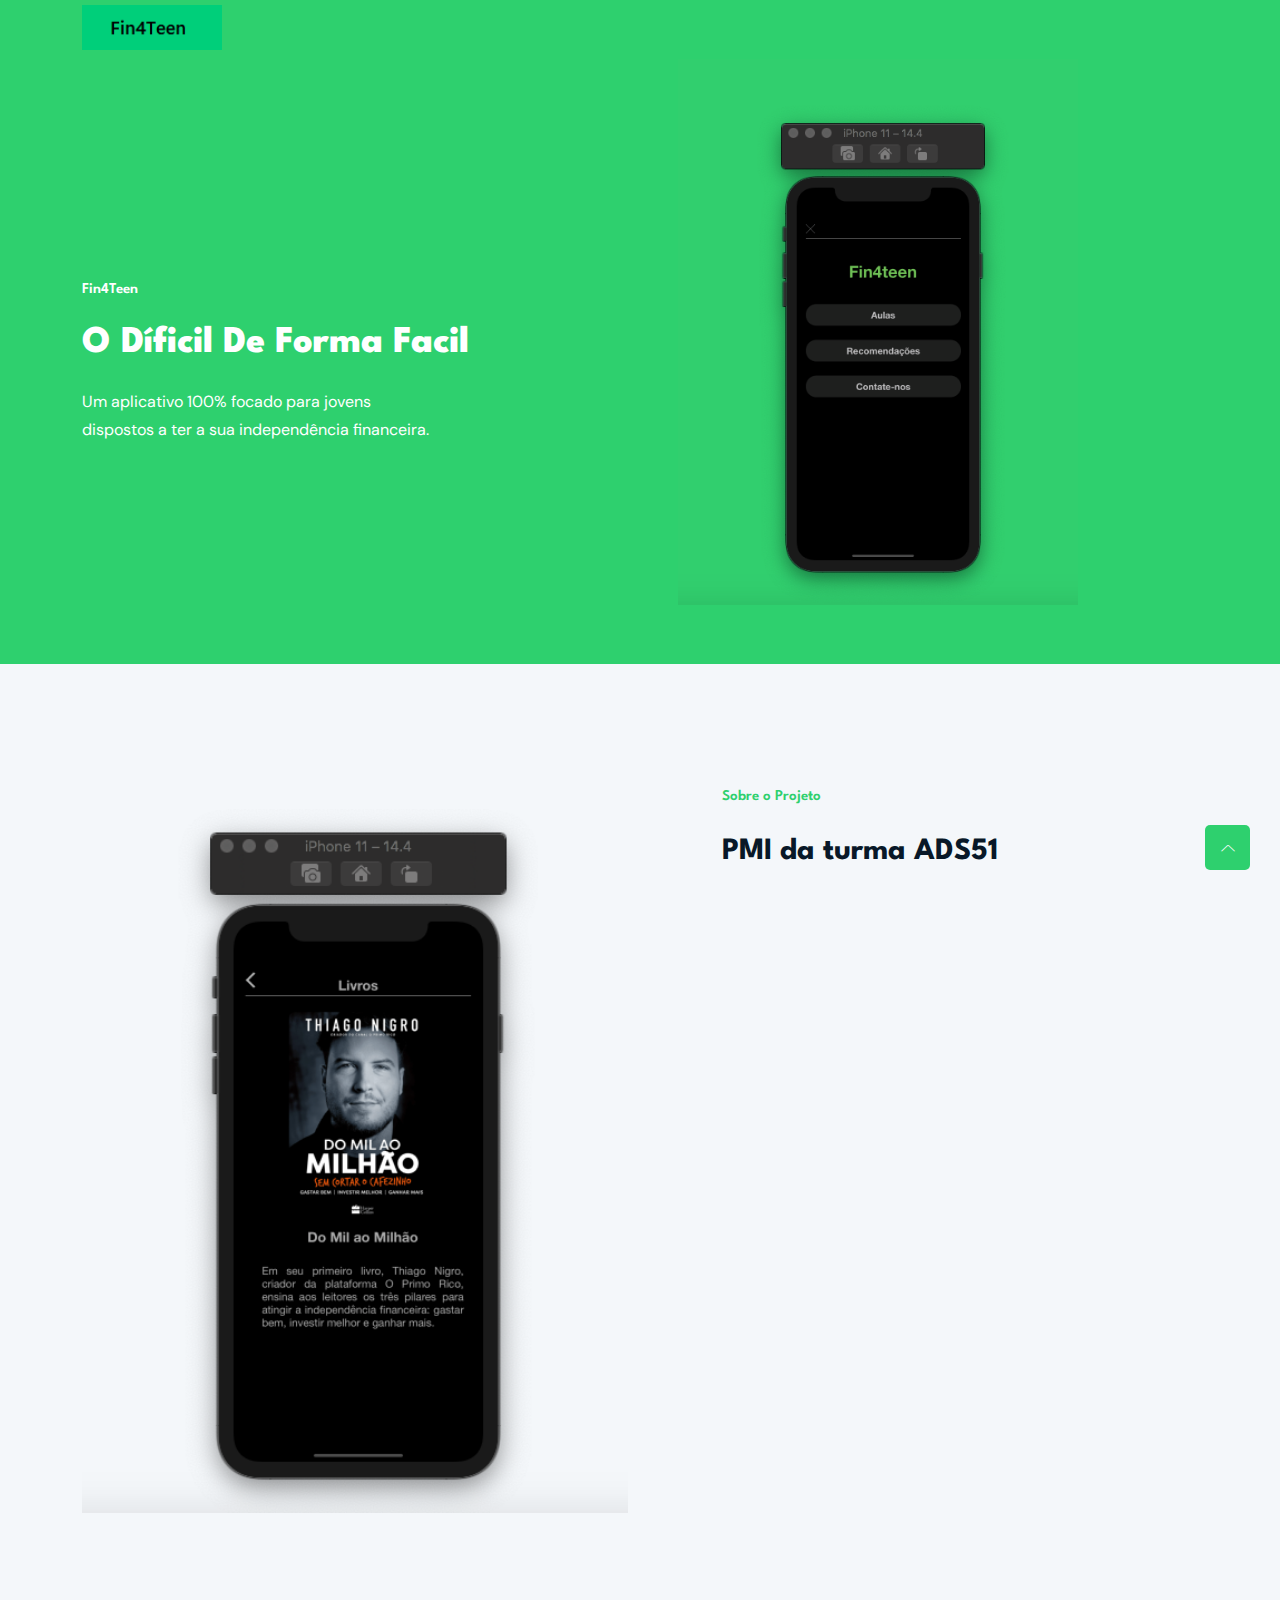
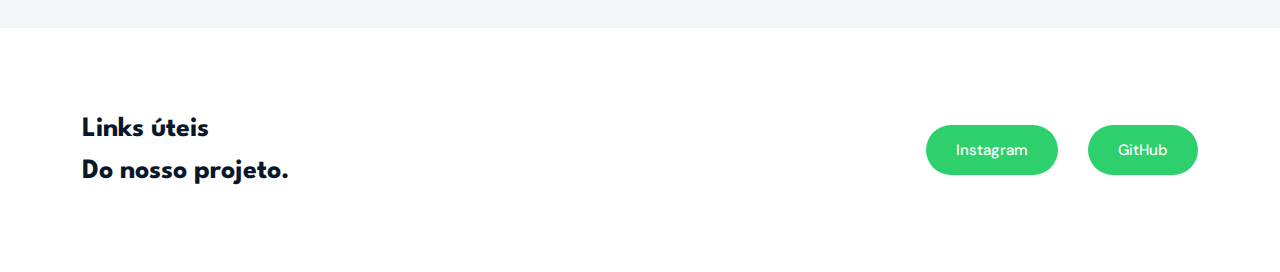
==== index.html @ dcac6fc7 "projeto final" ====
<!DOCTYPE html>
<html class="no-js" lang="zxx">

<head>
    <meta charset="utf-8" />
    <meta http-equiv="x-ua-compatible" content="ie=edge" />
    <title>Fin4teen</title>
    <meta name="description" content="" />
    <meta name="viewport" content="width=device-width, initial-scale=1" />
    <link rel="shortcut icon" type="image/x-icon" href="assets/images/hero/jovemmoney.png" />

    <!-- ========================= CSS here ========================= -->
    <link rel="stylesheet" href="assets/css/bootstrap.min.css" />
    <link rel="stylesheet" href="assets/css/LineIcons.3.0.css" />
    <link rel="stylesheet" href="assets/css/animate.css" />
    <link rel="stylesheet" href="assets/css/tiny-slider.css" />
    <link rel="stylesheet" href="assets/css/glightbox.min.css" />
    <link rel="stylesheet" href="assets/css/main.css" />

</head>

<body>
    <!--[if lte IE 9]>
      <p class="browserupgrade">
        You are using an <strong>outdated</strong> browser. Please
        <a href="https://browsehappy.com/">upgrade your browser</a> to improve
        your experience and security.
      </p>
    <![endif]-->

    <!-- Preloader -->
    <div class="preloader">
        <div class="preloader-inner">
            <div class="preloader-icon">
                <span></span>
                <span></span>
            </div>
        </div>
    </div>
    <!-- /End Preloader -->

    <!-- Start Header Area -->
    <header class="header navbar-area">
        <div class="container">
            <div class="row align-items-center">
                <div class="col-lg-12">
                    <div class="nav-inner">
                        <!-- Start Navbar -->
                        <nav class="navbar navbar-expand-lg">
                            <a class="navbar-brand" href="index.html">
                                <img src="assets/images/logo/logofin.png" alt="Logo">
                            </a>
                            <!-- <button class="navbar-toggler mobile-menu-btn" type="button" data-bs-toggle="collapse"
                                data-bs-target="#navbarSupportedContent" aria-controls="navbarSupportedContent"
                                aria-expanded="false" aria-label="Toggle navigation">
                                <span class="toggler-icon"></span>
                                <span class="toggler-icon"></span>
                                <span class="toggler-icon"></span>
                            </button>
                            <div class="collapse navbar-collapse sub-menu-bar" id="navbarSupportedContent">
                                <ul id="nav" class="navbar-nav ms-auto">
                                    <li class="nav-item">
                                        <a href="index.html" class="active" aria-label="Toggle navigation">Home</a>
                                    </li>
                                    <li class="nav-item">
                                        <a href="about-us.html" aria-label="Toggle navigation">About</a>
                                    </li>
                                    <li class="nav-item">
                                        <a class="dd-menu collapsed" href="javascript:void(0)" data-bs-toggle="collapse"
                                            data-bs-target="#submenu-1-1" aria-controls="navbarSupportedContent"
                                            aria-expanded="false" aria-label="Toggle navigation">Pages</a>
                                        <ul class="sub-menu collapse" id="submenu-1-1">
                                            <li class="nav-item"><a href="about-us.html">About Us</a></li>
                                            <li class="nav-item"><a href="pricing.html">Our Pricing</a></li>
                                            <li class="nav-item"><a href="signin.html">Sign In</a></li>
                                            <li class="nav-item"><a href="signup.html">Sign Up</a></li>
                                            <li class="nav-item"><a href="reset-password.html">Reset Password</a>
                                            <li class="nav-item"><a href="mail-success.html">Mail Success</a></li>
                                            <li class="nav-item"><a href="404.html">404 Error</a></li>
                                        </ul>
                                    </li>
                                    <li class="nav-item">
                                        <a class="dd-menu collapsed" href="javascript:void(0)" data-bs-toggle="collapse"
                                            data-bs-target="#submenu-1-2" aria-controls="navbarSupportedContent"
                                            aria-expanded="false" aria-label="Toggle navigation">Blog</a>
                                        <ul class="sub-menu collapse" id="submenu-1-2">
                                            <li class="nav-item"><a href="blog-grid.html">Blog Grid</a>
                                            </li>
                                            <li class="nav-item"><a href="blog-single.html">Blog Single</a></li>
                                        </ul>
                                    </li>
                                    <li class="nav-item">
                                        <a href="contact.html" aria-label="Toggle navigation">Contact</a>
                                    </li>
                                </ul>
                            </div> <!-- navbar collapse -->
                            <!-- <div class="button home-btn">
                                <a href="signup.html" class="btn">Try for free</a>
                            </div> -->
                        <!-- </nav> -->
                        <!-- End Navbar -->
                    </div>
                </div>
            </div> <!-- row -->
        </div> <!-- container -->
    </header>
    <!-- End Header Area -->

    <!-- Start Hero Area -->
    <section class="hero-area">
        <div class="container">
            <div class="row align-items-center">
                <div class="col-lg-5 col-md-12 col-12">
                    <div class="hero-content">
                        <h4>Fin4Teen</h4>
                        <h1>O díficil de forma facil</h1>
                        <p>Um aplicativo 100% focado para jovens<br>dispostos a ter a sua independência financeira.
                        </p>
                    </div>
                </div>
                <div class="col-lg-7 col-12">
                    <div class="hero-image wow fadeInRight" data-wow-delay=".4s">
                        <img class="main-image" src="assets/images/features/tela2.png" alt="#">
                    </div>
                </div>
            </div>
        </div>
    </section>
    <!-- End Hero Area -->

    <!-- Start Features Area -->
    <section class="freatures section">
        <div class="container">
            <div class="row align-items-center">
                <div class="col-lg-6 col-12">
                    <div class="image wow fadeInLeft" data-wow-delay=".3s">
                        <img src="assets/images/features/tela4.png" alt="#">
                    </div>
                </div>
                <div class="col-lg-6 col-12">
                    <div class="content">
                        <h3 class="heading wow fadeInUp" data-wow-delay=".5s"><span>Sobre o Projeto</span>PMI da turma ADS51</h3>
                        <!-- Start Single Feature -->
                        <div class="single-feature wow fadeInUp" data-wow-delay=".6s">
                            <div class="f-icon">
                                <i class="lni lni-pencil-alt"></i>
                            </div>
                            <h4>Ideia</h4>
                            <p>Um aplicativo que agrupa os melhores conteúdos financeiros,
                                sendo eles, videoaulas, recomendações de livros, filmes e séries.
                            </p>
                        </div>
                        <!-- End Single Feature -->
                        <!-- Start Single Feature -->
                        <div class="single-feature wow fadeInUp" data-wow-delay=".7s">
                            <div class="f-icon">
                                <i class="lni lni-drupal-original"></i>
                            </div>
                            <h4>Público alvo</h4>
                            <p>Nosso projeto é para todos que buscam
                                conhecimento sobre finanças em geral, 
                                porem focado em crianças e adolescentes.</p>
                        </div>
                        <!-- End Single Feature -->
                        <!-- Start Single Feature -->
                        <div class="single-feature wow fadeInUp" data-wow-delay="0.8s">
                            <div class="f-icon">
                                <i class="lni lni-vector"></i>
                            </div>
                            <h4>Proposta de valor</h4>
                            <p>Um Aplicativo para uma
                                excelente Educação
                                Financeira.
                                Com o Fin4teen aprenda por meio de vídeos, livros, 
                                filmes e séries.
                                Utilizando a nossa biblioteca você ira aprender do básico, tudo
                                sobre dinheiro, finanças e mercado financeiro.
                                Com foco em Adolescentes de 12 à 18anos.
                                Disponível inicialmente apenas para iOS.</p>
                        </div>
                        <!-- End Single Feature -->
                    </div>
                </div>
            </div>
        </div>
    </section>
    <!-- End Features Area -->

    <!-- Start Call Action Area -->
    <section class="call-action">
        <div class="container">
            <div class="inner-content">
                <div class="row align-items-center">
                    <div class="col-lg-6 col-md-7 col-12">
                        <div class="text">
                            <h2>Links úteis<br> Do nosso projeto.
                            </h2>
                            <!-- <p style="display: block;margin-top: 10px;">Please, purchase full version of the template to
                                get all pages,
                                features and commercial license. </p> -->
                        </div>
                    </div>
                    <div class="col-lg-6 col-md-5 col-12">
                        <div class="button">
                            <a href="https://github.com/leojportes/Fin4teenApp/" class="btn">GitHub
                            </a>
                        </div>
                        <div class="button" style="padding-right: 30px">
                            <a href="https://www.instagram.com/fin4teenapp/" class="btn">Instagram
                            </a>
                        </div>
                    </div>
                </div>
            </div>
        </div>
    </section>
    <!-- End Call Action Area -->


    <!-- ========================= scroll-top ========================= -->
    <a href="#" class="scroll-top">
        <i class="lni lni-chevron-up"></i>
    </a>

    <!-- ========================= JS here ========================= -->
    <script src="assets/js/bootstrap.min.js"></script>
    <script src="assets/js/wow.min.js"></script>
    <script src="assets/js/tiny-slider.js"></script>
    <script src="assets/js/glightbox.min.js"></script>
    <script src="assets/js/count-up.min.js"></script>
    <script src="assets/js/main.js"></script>
    <script>

        //========= testimonial 
        tns({
            container: '.testimonial-slider',
            items: 3,
            slideBy: 'page',
            autoplay: false,
            mouseDrag: true,
            gutter: 0,
            nav: true,
            controls: false,
            responsive: {
                0: {
                    items: 1,
                },
                540: {
                    items: 1,
                },
                768: {
                    items: 2,
                },
                992: {
                    items: 2,
                },
                1170: {
                    items: 3,
                }
            }
        });

        //====== counter up 
        var cu = new counterUp({
            start: 0,
            duration: 2000,
            intvalues: true,
            interval: 100,
            append: " ",
        });
        cu.start();

        //========= glightbox
        GLightbox({
            'href': 'https://www.youtube.com/watch?v=r44RKWyfcFw&fbclid=IwAR21beSJORalzmzokxDRcGfkZA1AtRTE__l5N4r09HcGS5Y6vOluyouM9EM',
            'type': 'video',
            'source': 'youtube', //vimeo, youtube or local
            'width': 900,
            'autoplayVideos': true,
        });

    </script>
</body>

</html>
---- assets/css/tiny-slider.css ----
.tns-outer{padding:0!important}.tns-outer [hidden]{display:none!important}.tns-outer [aria-controls],.tns-outer [data-action]{cursor:pointer}.tns-slider{-webkit-transition:all 0s;-moz-transition:all 0s;transition:all 0s}.tns-slider>.tns-item{-webkit-box-sizing:border-box;-moz-box-sizing:border-box;box-sizing:border-box}.tns-horizontal.tns-subpixel{white-space:nowrap}.tns-horizontal.tns-subpixel>.tns-item{display:inline-block;vertical-align:top;white-space:normal}.tns-horizontal.tns-no-subpixel:after{content:'';display:table;clear:both}.tns-horizontal.tns-no-subpixel>.tns-item{float:left}.tns-horizontal.tns-carousel.tns-no-subpixel>.tns-item{margin-right:-100%}.tns-no-calc{position:relative;left:0}.tns-gallery{position:relative;left:0;min-height:1px}.tns-gallery>.tns-item{position:absolute;left:-100%;-webkit-transition:transform 0s,opacity 0s;-moz-transition:transform 0s,opacity 0s;transition:transform 0s,opacity 0s}.tns-gallery>.tns-slide-active{position:relative;left:auto!important}.tns-gallery>.tns-moving{-webkit-transition:all .25s;-moz-transition:all .25s;transition:all .25s}.tns-autowidth{display:inline-block}.tns-lazy-img{-webkit-transition:opacity .6s;-moz-transition:opacity .6s;transition:opacity .6s;opacity:.6}.tns-lazy-img.tns-complete{opacity:1}.tns-ah{-webkit-transition:height 0s;-moz-transition:height 0s;transition:height 0s}.tns-ovh{overflow:hidden}.tns-visually-hidden{position:absolute;left:-10000em}.tns-transparent{opacity:0;visibility:hidden}.tns-fadeIn{opacity:1;filter:alpha(opacity=100);z-index:0}.tns-normal,.tns-fadeOut{opacity:0;filter:alpha(opacity=0);z-index:-1}.tns-vpfix{white-space:nowrap}.tns-vpfix>div,.tns-vpfix>li{display:inline-block}.tns-t-subp2{margin:0 auto;width:310px;position:relative;height:10px;overflow:hidden}.tns-t-ct{width:2333.3333333%;width:-webkit-calc(100% * 70/3);width:-moz-calc(100% * 70/3);width:calc(100% * 70/3);position:absolute;right:0}.tns-t-ct:after{content:'';display:table;clear:both}.tns-t-ct>div{width:1.4285714%;width:-webkit-calc(100%/70);width:-moz-calc(100%/70);width:calc(100%/70);height:10px;float:left}
---- assets/css/main.css ----
/*======================================
    Variables
========================================*/
/*======================================
    Normalize CSS
========================================*/
@import url("https://fonts.googleapis.com/css2?family=Spartan:wght@100;200;300;400;500;600;700;800;900&display=swap");
@import url("https://fonts.googleapis.com/css2?family=DM+Sans:ital,wght@0,400;0,500;0,700;1,400;1,500;1,700&display=swap");
html {
  scroll-behavior: smooth;
}

body {
  font-family: "DM Sans", sans-serif;
  font-weight: normal;
  font-style: normal;
  color: #727272;
  overflow-x: hidden;
  font-size: 15px;
}

p {
  margin: 0;
  padding: 0;
  font-size: 16px;
  line-height: 28px;
}

* {
  margin: 0;
  padding: 0;
}

.navbar-toggler:focus,
a:focus,
input:focus,
textarea:focus,
button:focus,
.btn:focus,
.btn.focus,
.btn:not(:disabled):not(.disabled).active,
.btn:not(:disabled):not(.disabled):active {
  text-decoration: none;
  outline: none;
  outline: none !important;
  border-color: none !important;
  -webkit-box-shadow: none !important;
          box-shadow: none !important;
}

.form-check-input:checked {
  background-color: #2ed06e;
  border-color: #2ed06e;
}

select {
  -webkit-writing-mode: horizontal-tb !important;
  text-rendering: auto;
  color: #081828;
  letter-spacing: normal;
  word-spacing: normal;
  text-transform: none;
  text-indent: 0px;
  text-shadow: none;
  display: inline-block;
  text-align: start;
  -webkit-appearance: menulist;
     -moz-appearance: menulist;
          appearance: menulist;
  -webkit-box-sizing: border-box;
          box-sizing: border-box;
  -webkit-box-align: center;
      -ms-flex-align: center;
          align-items: center;
  white-space: pre;
  -webkit-rtl-ordering: logical;
  background-color: -internal-light-dark(white, #3b3b3b);
  cursor: default;
  margin: 0em;
  font: 400 14px;
  border-radius: 0px;
  border-width: 1px;
  border-style: solid;
  border-color: -internal-light-dark(#767676, #858585);
  -o-border-image: initial;
     border-image: initial;
}

span,
a {
  display: inline-block;
  text-decoration: none;
  transition: all 0.4s ease;
  -webkit-transition: all 0.4s ease;
  -moz-transition: all 0.4s ease;
}

audio,
canvas,
iframe,
img,
svg,
video {
  vertical-align: middle;
}

img {
  max-width: 100%;
}

h1,
h2,
h3,
h4,
h5,
h6 {
  font-weight: 600;
  margin: 0px;
  color: #081828;
  font-family: 'Spartan', sans-serif;
}

h1 a,
h2 a,
h3 a,
h4 a,
h5 a,
h6 a {
  color: inherit;
}

h1 {
  font-size: 50px;
}

h2 {
  font-size: 40px;
}

h3 {
  font-size: 30px;
}

h4 {
  font-size: 25px;
}

h5 {
  font-size: 20px;
}

h6 {
  font-size: 16px;
}

ul,
ol {
  margin: 0px;
  padding: 0px;
  list-style-type: none;
}

.mt-5 {
  margin-top: 5px;
}

.mt-10 {
  margin-top: 10px;
}

.mt-15 {
  margin-top: 15px;
}

.mt-20 {
  margin-top: 20px;
}

.mt-25 {
  margin-top: 25px;
}

.mt-30 {
  margin-top: 30px;
}

.mt-35 {
  margin-top: 35px;
}

.mt-40 {
  margin-top: 40px;
}

.mt-45 {
  margin-top: 45px;
}

.mt-50 {
  margin-top: 50px;
}

.mt-55 {
  margin-top: 55px;
}

.mt-60 {
  margin-top: 60px;
}

.mt-65 {
  margin-top: 65px;
}

.mt-70 {
  margin-top: 70px;
}

.mt-75 {
  margin-top: 75px;
}

.mt-80 {
  margin-top: 80px;
}

.mt-85 {
  margin-top: 85px;
}

.mt-90 {
  margin-top: 90px;
}

.mt-95 {
  margin-top: 95px;
}

.mt-100 {
  margin-top: 100px;
}

.mt-105 {
  margin-top: 105px;
}

.mt-110 {
  margin-top: 110px;
}

.mt-115 {
  margin-top: 115px;
}

.mt-120 {
  margin-top: 120px;
}

.mt-125 {
  margin-top: 125px;
}

.mt-130 {
  margin-top: 130px;
}

.mt-135 {
  margin-top: 135px;
}

.mt-140 {
  margin-top: 140px;
}

.mt-145 {
  margin-top: 145px;
}

.mt-150 {
  margin-top: 150px;
}

.mt-155 {
  margin-top: 155px;
}

.mt-160 {
  margin-top: 160px;
}

.mt-165 {
  margin-top: 165px;
}

.mt-170 {
  margin-top: 170px;
}

.mt-175 {
  margin-top: 175px;
}

.mt-180 {
  margin-top: 180px;
}

.mt-185 {
  margin-top: 185px;
}

.mt-190 {
  margin-top: 190px;
}

.mt-195 {
  margin-top: 195px;
}

.mt-200 {
  margin-top: 200px;
}

.mt-205 {
  margin-top: 205px;
}

.mt-210 {
  margin-top: 210px;
}

.mt-215 {
  margin-top: 215px;
}

.mt-220 {
  margin-top: 220px;
}

.mt-225 {
  margin-top: 225px;
}

.mb-5 {
  margin-bottom: 5px;
}

.mb-10 {
  margin-bottom: 10px;
}

.mb-15 {
  margin-bottom: 15px;
}

.mb-20 {
  margin-bottom: 20px;
}

.mb-25 {
  margin-bottom: 25px;
}

.mb-30 {
  margin-bottom: 30px;
}

.mb-35 {
  margin-bottom: 35px;
}

.mb-40 {
  margin-bottom: 40px;
}

.mb-45 {
  margin-bottom: 45px;
}

.mb-50 {
  margin-bottom: 50px;
}

.mb-55 {
  margin-bottom: 55px;
}

.mb-60 {
  margin-bottom: 60px;
}

.mb-65 {
  margin-bottom: 65px;
}

.mb-70 {
  margin-bottom: 70px;
}

.mb-75 {
  margin-bottom: 75px;
}

.mb-80 {
  margin-bottom: 80px;
}

.mb-85 {
  margin-bottom: 85px;
}

.mb-90 {
  margin-bottom: 90px;
}

.mb-95 {
  margin-bottom: 95px;
}

.mb-100 {
  margin-bottom: 100px;
}

.mb-105 {
  margin-bottom: 105px;
}

.mb-110 {
  margin-bottom: 110px;
}

.mb-115 {
  margin-bottom: 115px;
}

.mb-120 {
  margin-bottom: 120px;
}

.mb-125 {
  margin-bottom: 125px;
}

.mb-130 {
  margin-bottom: 130px;
}

.mb-135 {
  margin-bottom: 135px;
}

.mb-140 {
  margin-bottom: 140px;
}

.mb-145 {
  margin-bottom: 145px;
}

.mb-150 {
  margin-bottom: 150px;
}

.mb-155 {
  margin-bottom: 155px;
}

.mb-160 {
  margin-bottom: 160px;
}

.mb-165 {
  margin-bottom: 165px;
}

.mb-170 {
  margin-bottom: 170px;
}

.mb-175 {
  margin-bottom: 175px;
}

.mb-180 {
  margin-bottom: 180px;
}

.mb-185 {
  margin-bottom: 185px;
}

.mb-190 {
  margin-bottom: 190px;
}

.mb-195 {
  margin-bottom: 195px;
}

.mb-200 {
  margin-bottom: 200px;
}

.mb-205 {
  margin-bottom: 205px;
}

.mb-210 {
  margin-bottom: 210px;
}

.mb-215 {
  margin-bottom: 215px;
}

.mb-220 {
  margin-bottom: 220px;
}

.mb-225 {
  margin-bottom: 225px;
}

.pt-5 {
  padding-top: 5px;
}

.pt-10 {
  padding-top: 10px;
}

.pt-15 {
  padding-top: 15px;
}

.pt-20 {
  padding-top: 20px;
}

.pt-25 {
  padding-top: 25px;
}

.pt-30 {
  padding-top: 30px;
}

.pt-35 {
  padding-top: 35px;
}

.pt-40 {
  padding-top: 40px;
}

.pt-45 {
  padding-top: 45px;
}

.pt-50 {
  padding-top: 50px;
}

.pt-55 {
  padding-top: 55px;
}

.pt-60 {
  padding-top: 60px;
}

.pt-65 {
  padding-top: 65px;
}

.pt-70 {
  padding-top: 70px;
}

.pt-75 {
  padding-top: 75px;
}

.pt-80 {
  padding-top: 80px;
}

.pt-85 {
  padding-top: 85px;
}

.pt-90 {
  padding-top: 90px;
}

.pt-95 {
  padding-top: 95px;
}

.pt-100 {
  padding-top: 100px;
}

.pt-105 {
  padding-top: 105px;
}

.pt-110 {
  padding-top: 110px;
}

.pt-115 {
  padding-top: 115px;
}

.pt-120 {
  padding-top: 120px;
}

.pt-125 {
  padding-top: 125px;
}

.pt-130 {
  padding-top: 130px;
}

.pt-135 {
  padding-top: 135px;
}

.pt-140 {
  padding-top: 140px;
}

.pt-145 {
  padding-top: 145px;
}

.pt-150 {
  padding-top: 150px;
}

.pt-155 {
  padding-top: 155px;
}

.pt-160 {
  padding-top: 160px;
}

.pt-165 {
  padding-top: 165px;
}

.pt-170 {
  padding-top: 170px;
}

.pt-175 {
  padding-top: 175px;
}

.pt-180 {
  padding-top: 180px;
}

.pt-185 {
  padding-top: 185px;
}

.pt-190 {
  padding-top: 190px;
}

.pt-195 {
  padding-top: 195px;
}

.pt-200 {
  padding-top: 200px;
}

.pt-205 {
  padding-top: 205px;
}

.pt-210 {
  padding-top: 210px;
}

.pt-215 {
  padding-top: 215px;
}

.pt-220 {
  padding-top: 220px;
}

.pt-225 {
  padding-top: 225px;
}

.pb-5 {
  padding-bottom: 5px;
}

.pb-10 {
  padding-bottom: 10px;
}

.pb-15 {
  padding-bottom: 15px;
}

.pb-20 {
  padding-bottom: 20px;
}

.pb-25 {
  padding-bottom: 25px;
}

.pb-30 {
  padding-bottom: 30px;
}

.pb-35 {
  padding-bottom: 35px;
}

.pb-40 {
  padding-bottom: 40px;
}

.pb-45 {
  padding-bottom: 45px;
}

.pb-50 {
  padding-bottom: 50px;
}

.pb-55 {
  padding-bottom: 55px;
}

.pb-60 {
  padding-bottom: 60px;
}

.pb-65 {
  padding-bottom: 65px;
}

.pb-70 {
  padding-bottom: 70px;
}

.pb-75 {
  padding-bottom: 75px;
}

.pb-80 {
  padding-bottom: 80px;
}

.pb-85 {
  padding-bottom: 85px;
}

.pb-90 {
  padding-bottom: 90px;
}

.pb-95 {
  padding-bottom: 95px;
}

.pb-100 {
  padding-bottom: 100px;
}

.pb-105 {
  padding-bottom: 105px;
}

.pb-110 {
  padding-bottom: 110px;
}

.pb-115 {
  padding-bottom: 115px;
}

.pb-120 {
  padding-bottom: 120px;
}

.pb-125 {
  padding-bottom: 125px;
}

.pb-130 {
  padding-bottom: 130px;
}

.pb-135 {
  padding-bottom: 135px;
}

.pb-140 {
  padding-bottom: 140px;
}

.pb-145 {
  padding-bottom: 145px;
}

.pb-150 {
  padding-bottom: 150px;
}

.pb-155 {
  padding-bottom: 155px;
}

.pb-160 {
  padding-bottom: 160px;
}

.pb-165 {
  padding-bottom: 165px;
}

.pb-170 {
  padding-bottom: 170px;
}

.pb-175 {
  padding-bottom: 175px;
}

.pb-180 {
  padding-bottom: 180px;
}

.pb-185 {
  padding-bottom: 185px;
}

.pb-190 {
  padding-bottom: 190px;
}

.pb-195 {
  padding-bottom: 195px;
}

.pb-200 {
  padding-bottom: 200px;
}

.pb-205 {
  padding-bottom: 205px;
}

.pb-210 {
  padding-bottom: 210px;
}

.pb-215 {
  padding-bottom: 215px;
}

.pb-220 {
  padding-bottom: 220px;
}

.pb-225 {
  padding-bottom: 225px;
}

.img-bg {
  background-position: center center;
  background-size: cover;
  background-repeat: no-repeat;
  width: 100%;
  height: 100%;
}

@media only screen and (min-width: 480px) and (max-width: 767px) {
  .container {
    width: 450px;
  }
}

/* Bread Crumbs */
.breadcrumbs {
  position: relative;
  padding-top: 160px;
  padding-bottom: 120px;
  z-index: 2;
  text-align: left;
  background-color: #081828;
  background-image: url("../images/bread-bg/banner-bg.svg");
  background-size: cover;
  background-position: right;
  background-repeat: no-repeat;
  -webkit-box-shadow: 0px 7px 30px rgba(0, 0, 0, 0.075);
          box-shadow: 0px 7px 30px rgba(0, 0, 0, 0.075);
}

.breadcrumbs::before {
  position: absolute;
  content: "";
  left: 0;
  top: 0;
  height: 100%;
  width: 100%;
  background-color: #081828;
  opacity: 0.7;
}

@media only screen and (min-width: 768px) and (max-width: 991px) {
  .breadcrumbs {
    padding-top: 110px;
    padding-bottom: 60px;
  }
}

@media (max-width: 767px) {
  .breadcrumbs {
    padding-top: 100px;
    padding-bottom: 50px;
  }
}

.breadcrumbs .breadcrumbs-content {
  position: relative;
  text-align: center;
}

.breadcrumbs .breadcrumbs-content .page-title {
  font-size: 26px;
  color: #fff;
  font-weight: 700;
  position: relative;
  line-height: 28px;
  text-transform: capitalize;
}

@media only screen and (min-width: 768px) and (max-width: 991px) {
  .breadcrumbs .breadcrumbs-content .page-title {
    font-size: 24px;
    line-height: 28px;
  }
}

@media (max-width: 767px) {
  .breadcrumbs .breadcrumbs-content .page-title {
    font-size: 22px;
    text-align: center;
    line-height: 26px;
  }
}

.breadcrumbs .breadcrumbs-content .breadcrumb-nav {
  background: transparent;
  border-radius: 0;
  margin-bottom: 0;
  padding: 0;
  display: inline-block;
  margin-top: 10px;
}

.breadcrumbs .breadcrumb-nav {
  text-align: right;
}

@media (max-width: 767px) {
  .breadcrumbs .breadcrumb-nav {
    text-align: center;
    margin-top: 15px;
  }
}

.breadcrumbs .breadcrumb-nav li {
  display: inline-block;
  position: relative;
  padding-right: 14px;
  margin-right: 14px;
  text-transform: capitalize;
  color: #fff;
}

.breadcrumbs .breadcrumb-nav li:after {
  content: "\ea62";
  font-family: lineIcons;
  font-size: 11px;
  position: absolute;
  top: 3px;
  right: -7px;
}

.breadcrumbs .breadcrumb-nav li:last-child {
  margin: 0;
  padding: 0;
}

.breadcrumbs .breadcrumb-nav li:last-child::after {
  display: none;
}

.breadcrumbs .breadcrumb-nav li,
.breadcrumbs .breadcrumb-nav li a {
  color: #fff;
  font-size: 14px;
  font-weight: 500;
}

.breadcrumbs .breadcrumb-nav li i,
.breadcrumbs .breadcrumb-nav li a i {
  font-size: 13px;
  display: inline-block;
  margin-right: 3px;
  position: relative;
  top: -1px;
}

.breadcrumbs .breadcrumb-nav li a {
  position: relative;
}

.breadcrumbs .breadcrumb-nav li a:hover {
  color: #e4e4e4;
}

.section {
  padding-top: 110px;
  padding-bottom: 110px;
  position: relative;
}

@media only screen and (min-width: 768px) and (max-width: 991px) {
  .section {
    padding-top: 70px;
    padding-bottom: 70px;
  }
}

@media (max-width: 767px) {
  .section {
    padding-top: 60px;
    padding-bottom: 60px;
  }
}

/* Section Title */
.section-title {
  text-align: center;
  margin-bottom: 80px;
  padding: 0 300px;
  position: relative;
  z-index: 5;
}

.section-title h3 {
  font-size: 15px;
  font-weight: 600;
  display: inline-block;
  margin-bottom: 20px;
  color: #2ed06e;
  text-transform: capitalize;
}

.section-title h2 {
  font-size: 34px;
  margin-bottom: 20px;
  line-height: 42px;
  text-transform: capitalize;
  position: relative;
  font-weight: 700;
}

.section-title p {
  font-size: 16px;
  line-height: 28px;
}

@media only screen and (min-width: 992px) and (max-width: 1199px) {
  .section-title {
    padding: 0px 200px;
    margin-bottom: 70px;
  }
}

@media only screen and (min-width: 768px) and (max-width: 991px) {
  .section-title {
    padding: 0px 20px;
    margin-bottom: 50px;
  }
  .section-title h3 {
    font-size: 14px;
    font-weight: 600;
    margin-bottom: 12px;
  }
  .section-title h2 {
    font-size: 24px;
    line-height: 32px;
    margin-bottom: 20px;
  }
  .section-title p {
    font-size: 15px;
  }
}

@media (max-width: 767px) {
  .section-title {
    padding: 0px 10px;
    margin-bottom: 40px;
  }
  .section-title h3 {
    font-size: 14px;
    font-weight: 600;
    margin-bottom: 12px;
  }
  .section-title h2 {
    font-size: 24px;
    line-height: 30px;
    margin-bottom: 18px;
  }
  .section-title p {
    font-size: 15px;
  }
}

.section-title.align-right {
  padding: 0;
  padding-left: 600px;
}

.section-title.align-right h2:before {
  display: none;
}

.section-title.align-right h2:after {
  position: absolute;
  right: 0;
  bottom: -1px;
  height: 2px;
  width: 50px;
  background: #2ed06e;
  content: "";
}

.section-title.align-left {
  padding: 0;
  padding-right: 600px;
}

.section-title.align-left h2:before {
  left: 0;
  margin-left: 0;
}

/* One Click Scrool Top Button*/
.scroll-top {
  width: 45px;
  height: 45px;
  line-height: 45px;
  background: #2ed06e;
  display: -webkit-box;
  display: -ms-flexbox;
  display: flex;
  -webkit-box-pack: center;
      -ms-flex-pack: center;
          justify-content: center;
  -webkit-box-align: center;
      -ms-flex-align: center;
          align-items: center;
  font-size: 14px;
  color: #fff !important;
  position: fixed;
  bottom: 30px;
  right: 30px;
  z-index: 9;
  cursor: pointer;
  -webkit-transition: all .3s ease-out 0s;
  transition: all .3s ease-out 0s;
  border-radius: 5px;
}

.scroll-top:hover {
  -webkit-box-shadow: 0 1rem 3rem rgba(35, 38, 45, 0.15) !important;
  box-shadow: 0 1rem 3rem rgba(35, 38, 45, 0.15) !important;
  -webkit-transform: translate3d(0, -5px, 0);
  transform: translate3d(0, -5px, 0);
  background-color: #2ed06e;
}

/* Overlay */
.overlay {
  position: relative;
  z-index: 1;
}

.overlay::before {
  position: absolute;
  top: 0;
  left: 0;
  width: 100%;
  height: 100%;
  opacity: 0.4;
  background: #081828;
  content: "";
  -webkit-transition: all 0.4s ease;
  transition: all 0.4s ease;
  z-index: -1;
}

/* Pagination CSS */
.pagination {
  text-align: left;
  margin: 60px 0 0 0;
  display: block;
}

@media only screen and (min-width: 768px) and (max-width: 991px) {
  .pagination {
    margin-top: 50px;
  }
}

@media (max-width: 767px) {
  .pagination {
    margin-top: 40px;
  }
}

.pagination.center {
  text-align: center;
}

.pagination.right {
  text-align: right;
}

.pagination.left {
  text-align: left;
}

.pagination .pagination-list {
  display: inline-block;
  overflow: hidden;
}

.pagination .pagination-list li {
  margin-right: 5px;
  display: inline-block;
  margin-top: 10px;
}

.pagination .pagination-list li:last-child {
  margin-right: 0px;
}

.pagination .pagination-list li a {
  background: #fff;
  color: #081828;
  font-weight: 500;
  font-size: 15px;
  border-radius: 5px;
  padding: 8px 20px;
  text-align: center;
  border: 1px solid #eee;
}

.pagination .pagination-list li.active a,
.pagination .pagination-list li:hover a {
  background: #2ed06e;
  color: #fff;
  border-color: transparent;
}

.pagination .pagination-list li a i {
  font-size: 13px;
}

.blog-grids.pagination {
  margin-top: 50px;
  text-align: center;
}

.button .btn {
  display: inline-block;
  text-transform: capitalize;
  font-size: 15px;
  font-weight: 500;
  padding: 14px 30px;
  background-color: #2ed06e;
  color: #fff;
  border: none;
  -webkit-transition: all 0.4s ease;
  transition: all 0.4s ease;
  border-radius: 30px;
  position: relative;
  z-index: 1;
  margin-right: 7px;
  overflow: hidden;
}

@media only screen and (min-width: 768px) and (max-width: 991px) {
  .button .btn {
    padding: 14px 25px;
    font-size: 14px;
    font-weight: 500;
  }
}

@media (max-width: 767px) {
  .button .btn {
    padding: 14px 25px;
    font-size: 14px;
    font-weight: 500;
  }
}

.button .btn i {
  display: inline-block;
  margin-right: 5px;
}

.button .btn:last-child {
  margin: 0;
}

.button .btn:hover {
  color: #fff;
  background-color: #081828;
}

.button {
  margin-left: 0 !important;
}

.button .btn-alt {
  background-color: #081828 !important;
  color: #fff !important;
}

@media only screen and (min-width: 768px) and (max-width: 991px) {
  .button .btn-alt {
    padding: 14px 25px;
    font-size: 14px;
    font-weight: 500;
  }
}

@media (max-width: 767px) {
  .button .btn-alt {
    padding: 14px 25px;
    font-size: 14px;
    font-weight: 500;
  }
}

.button .btn-alt:hover {
  background-color: #2ed06e !important;
  color: #fff !important;
}

.align-left {
  text-align: left;
}

.align-right {
  text-align: right;
}

.align-center {
  text-align: center;
}

/* Preloader */
.preloader {
  position: fixed;
  top: 0;
  left: 0;
  z-index: 999999999;
  width: 100%;
  height: 100%;
  background-color: #fff;
  overflow: hidden;
}

.preloader-inner {
  position: absolute;
  top: 50%;
  left: 50%;
  -webkit-transform: translate(-50%, -50%);
  transform: translate(-50%, -50%);
}

.preloader-icon {
  width: 100px;
  height: 100px;
  display: inline-block;
  padding: 0px;
}

.preloader-icon span {
  position: absolute;
  display: inline-block;
  width: 100px;
  height: 100px;
  border-radius: 100%;
  background: #2ed06e;
  -webkit-animation: preloader-fx 1.6s linear infinite;
  animation: preloader-fx 1.6s linear infinite;
}

.preloader-icon span:last-child {
  animation-delay: -0.8s;
  -webkit-animation-delay: -0.8s;
}

@keyframes preloader-fx {
  0% {
    -webkit-transform: scale(0, 0);
            transform: scale(0, 0);
    opacity: 0.5;
  }
  100% {
    -webkit-transform: scale(1, 1);
            transform: scale(1, 1);
    opacity: 0;
  }
}

@-webkit-keyframes preloader-fx {
  0% {
    -webkit-transform: scale(0, 0);
    opacity: 0.5;
  }
  100% {
    -webkit-transform: scale(1, 1);
    opacity: 0;
  }
}

/*======================================
	01. Start Header CSS
========================================*/
.header {
  width: 100%;
  background: transparent;
  position: absolute;
  width: 100%;
  left: 0;
  top: 0;
}

@media only screen and (min-width: 768px) and (max-width: 991px) {
  .header {
    padding: 18px 0 !important;
  }
  .header .mobile-menu-btn .toggler-icon {
    background-color: #fff;
  }
  .header .button {
    margin: 0 !important;
  }
  .header .navbar-collapse {
    position: absolute;
    top: 67px !important;
    left: 0;
    width: 100%;
    background-color: #fff;
    z-index: 9;
    -webkit-box-shadow: 0px 15px 20px 0px rgba(0, 0, 0, 0.1);
            box-shadow: 0px 15px 20px 0px rgba(0, 0, 0, 0.1);
    padding: 10px 20px;
    max-height: 350px;
    overflow-y: scroll;
    border-top: 1px solid #eee;
    border-radius: 8px;
  }
  .header .navbar .navbar-nav .nav-item a:hover {
    color: #2ed06e !important;
  }
  .header .navbar .navbar-nav .nav-item a.active {
    color: #2ed06e !important;
  }
  .header .navbar-nav .nav-item {
    margin: 0;
  }
  .header .navbar-nav .nav-item:hover a {
    color: #2ed06e;
  }
  .header .navbar-nav .nav-item a {
    padding: 12px 16px !important;
  }
  .header .navbar-nav .nav-item a::before {
    display: none;
  }
  .header .navbar-nav .nav-item .sub-menu {
    position: static;
    width: 100%;
    opacity: 1;
    visibility: visible;
    -webkit-box-shadow: none;
            box-shadow: none;
    padding: 0;
    border: none;
    margin-left: 15px;
    margin-right: 15px;
  }
  .header .navbar-nav .nav-item .sub-menu .nav-item a {
    padding: 12px 12px;
  }
  .header .navbar-nav .nav-item .sub-menu .nav-item a:hover {
    color: #2ed06e !important;
  }
  .header .navbar-nav .nav-item a {
    color: #051441;
    display: -webkit-box;
    display: -ms-flexbox;
    display: flex;
    -webkit-box-pack: justify;
        -ms-flex-pack: justify;
            justify-content: space-between;
    padding: 10px 0;
  }
  .header .navbar-nav .nav-item a::after {
    opacity: 1;
    visibility: visible;
  }
  .header .navbar-nav .nav-item .sub-menu li.active {
    background: #fff !important;
    color: #2ed06e !important;
  }
  .header .navbar-nav .nav-item .sub-menu .nav-item {
    margin: 0 !important;
  }
  .header .navbar-nav .nav-item .sub-menu .nav-item a {
    padding: 10px 12px !important;
  }
  .header .navbar-nav .nav-item .sub-menu li:hover {
    background: #fff !important;
    color: #2ed06e !important;
  }
  .header .navbar-nav .nav-item a {
    font-size: 14px;
  }
  .header .navbar-nav .nav-item a:hover {
    color: #2ed06e;
  }
}

@media (max-width: 767px) {
  .header {
    padding: 18px 0 !important;
  }
  .header .mobile-menu-btn .toggler-icon {
    background-color: #fff;
  }
  .header .navbar-collapse {
    position: absolute;
    top: 62px !important;
    left: 0;
    width: 100%;
    background-color: #fff;
    z-index: 9;
    -webkit-box-shadow: 0px 15px 20px 0px rgba(0, 0, 0, 0.1);
            box-shadow: 0px 15px 20px 0px rgba(0, 0, 0, 0.1);
    padding: 10px 20px;
    max-height: 350px;
    overflow-y: scroll;
    border-top: 1px solid #eee;
    border-radius: 8px;
  }
  .header .navbar .navbar-nav .nav-item a:hover {
    color: #2ed06e !important;
  }
  .header .navbar .navbar-nav .nav-item a.active {
    color: #2ed06e !important;
  }
  .header .navbar-nav .nav-item {
    margin: 0;
  }
  .header .navbar-nav .nav-item:hover a {
    color: #2ed06e;
  }
  .header .navbar-nav .nav-item a {
    padding: 12px 16px !important;
  }
  .header .navbar-nav .nav-item a::before {
    display: none;
  }
  .header .navbar-nav .nav-item .sub-menu {
    position: static;
    width: 100%;
    opacity: 1;
    visibility: visible;
    -webkit-box-shadow: none;
            box-shadow: none;
    padding: 0;
    border: none;
    margin-left: 15px;
    margin-right: 15px;
  }
  .header .navbar-nav .nav-item .sub-menu .nav-item a {
    padding: 12px 12px;
  }
  .header .navbar-nav .nav-item .sub-menu .nav-item a:hover {
    color: #2ed06e !important;
  }
  .header .navbar-nav .nav-item a {
    color: #051441;
    display: -webkit-box;
    display: -ms-flexbox;
    display: flex;
    -webkit-box-pack: justify;
        -ms-flex-pack: justify;
            justify-content: space-between;
    padding: 10px 0;
  }
  .header .navbar-nav .nav-item a::after {
    opacity: 1;
    visibility: visible;
  }
  .header .navbar-nav .nav-item .sub-menu li.active {
    background: #fff !important;
    color: #2ed06e !important;
  }
  .header .navbar-nav .nav-item .sub-menu .nav-item {
    margin: 0 !important;
  }
  .header .navbar-nav .nav-item .sub-menu .nav-item a {
    padding: 10px 12px !important;
  }
  .header .navbar-nav .nav-item .sub-menu li:hover {
    background: #fff !important;
    color: #2ed06e !important;
  }
  .header .navbar-nav .nav-item a {
    font-size: 14px;
  }
  .header .navbar-nav .nav-item a:hover {
    color: #2ed06e;
  }
}

.header .navbar-brand img {
  width: 140px;
}

@media only screen and (min-width: 768px) and (max-width: 991px) {
  .header .navbar-brand img {
    width: 130px;
  }
}

@media (max-width: 767px) {
  .header .navbar-brand img {
    width: 120px;
  }
}

.header.sticky .button .btn {
  background-color: #2ed06e;
  color: #fff;
}

.header.sticky .button .btn:hover {
  background-color: #081828;
  color: #fff;
}

.sticky {
  position: fixed;
  z-index: 99;
  -webkit-box-shadow: 0px 20px 50px 0px rgba(0, 0, 0, 0.05);
          box-shadow: 0px 20px 50px 0px rgba(0, 0, 0, 0.05);
  -webkit-transition: all 0.3s ease-out 0s;
  transition: all 0.3s ease-out 0s;
  top: 0;
  background-color: #fff;
}

.navbar-expand-lg .navbar-nav {
  margin: 0;
  margin-left: auto !important;
  margin-right: auto !important;
}

.header .navbar .navbar-nav .nav-item a.active {
  color: #fff;
}

.sticky .navbar .navbar-nav .nav-item a.active {
  color: #2ed06e;
}

.sticky .navbar .navbar-nav .nav-item a {
  color: #081828;
}

.header .navbar .navbar-nav .nav-item .sub-menu a.active {
  color: #fff;
}

.sticky .navbar .navbar-nav .nav-item .sub-menu a.active {
  color: #fff;
}

.sticky .navbar .mobile-menu-btn .toggler-icon {
  background: #333;
}

/*===== NAVBAR =====*/
.navbar-area {
  width: 100%;
  z-index: 99;
  -webkit-transition: all 0.3s ease-out 0s;
  transition: all 0.3s ease-out 0s;
  padding: 0;
}

.navbar-area.sticky {
  position: fixed;
  z-index: 99;
  -webkit-box-shadow: 0px 20px 50px 0px rgba(0, 0, 0, 0.05);
          box-shadow: 0px 20px 50px 0px rgba(0, 0, 0, 0.05);
  -webkit-transition: all 0.3s ease-out 0s;
  transition: all 0.3s ease-out 0s;
  padding: 0px 0;
}

.navbar {
  padding: 0;
  position: relative;
  -webkit-transition: all 0.3s ease-out 0s;
  transition: all 0.3s ease-out 0s;
}

.navbar-brand {
  padding-left: 0;
  border-radius: 0;
}

.mobile-menu-btn {
  padding: 0px;
}

.mobile-menu-btn:focus {
  text-decoration: none;
  outline: none;
  -webkit-box-shadow: none;
          box-shadow: none;
}

.mobile-menu-btn .toggler-icon {
  width: 30px;
  height: 2px;
  background-color: #222;
  display: block;
  margin: 5px 0;
  position: relative;
  -webkit-transition: all 0.3s ease-out 0s;
  transition: all 0.3s ease-out 0s;
}

.mobile-menu-btn.active .toggler-icon:nth-of-type(1) {
  -webkit-transform: rotate(45deg);
          transform: rotate(45deg);
  top: 7px;
}

.mobile-menu-btn.active .toggler-icon:nth-of-type(2) {
  opacity: 0;
}

.mobile-menu-btn.active .toggler-icon:nth-of-type(3) {
  -webkit-transform: rotate(135deg);
          transform: rotate(135deg);
  top: -7px;
}

.navbar-nav .nav-item {
  z-index: 1;
  position: relative;
  margin-right: 40px;
}

.navbar-nav .nav-item:last-child {
  margin-right: 0 !important;
}

.navbar-nav .nav-item:hover a {
  color: #fff;
}

.sticky .navbar-nav .nav-item:hover a {
  color: #2ed06e;
}

.navbar-nav .nav-item a {
  font-size: 15px;
  color: #fff;
  -webkit-transition: all 0.3s ease-out 0s;
  transition: all 0.3s ease-out 0s;
  position: relative;
  padding: 35px 0;
  display: -webkit-inline-box;
  display: -ms-inline-flexbox;
  display: inline-flex;
  -webkit-box-align: center;
      -ms-flex-align: center;
          align-items: center;
  font-weight: 500;
  transition: all 0.3s ease-out 0s;
  position: relative;
  text-transform: capitalize;
}

.navbar-nav .nav-item a::after {
  opacity: 0;
  visibility: hidden;
}

.navbar-nav .nav-item:hover a:before {
  width: 100%;
}

.navbar-nav .nav-item a.active {
  color: #fff;
}

.navbar-nav .nav-item a.dd-menu::after {
  content: "\ea5e";
  font: normal normal normal 1em/1 "LineIcons";
  position: absolute;
  right: 17px;
  font-size: 10px;
  top: 50%;
  margin-left: 5px;
  margin-top: 0px;
  -webkit-transition: all 0.3s ease-out 0s;
  transition: all 0.3s ease-out 0s;
  height: 10px;
}

@media only screen and (min-width: 992px) and (max-width: 1199px) {
  .navbar-nav .nav-item a.dd-menu::after {
    right: 13px;
  }
}

@media only screen and (min-width: 768px) and (max-width: 991px), (max-width: 767px) {
  .navbar-nav .nav-item a.dd-menu::after {
    top: 18px;
    right: 0;
    -webkit-transform: rotate(180deg);
            transform: rotate(180deg);
  }
}

@media only screen and (min-width: 768px) and (max-width: 991px), (max-width: 767px) {
  .navbar-nav .nav-item a.collapsed::after {
    -webkit-transform: rotate(0deg);
            transform: rotate(0deg);
  }
}

.navbar-nav .nav-item:hover > .sub-menu {
  top: 100%;
  opacity: 1;
  visibility: visible;
}

.navbar-nav .nav-item:hover > .sub-menu .sub-menu {
  left: 100%;
  top: 0;
}

.navbar-nav .nav-item .sub-menu {
  padding: 30px;
  min-width: 240px;
  background: #fff;
  -webkit-box-shadow: 0px 5px 20px #0000001a;
          box-shadow: 0px 5px 20px #0000001a;
  position: absolute;
  top: 110% !important;
  left: 0;
  opacity: 0;
  visibility: hidden;
  -webkit-transition: all 0.3s ease-out 0s;
  transition: all 0.3s ease-out 0s;
  border-radius: 0 0 4px 4px;
  border-radius: 5px;
}

.navbar-nav .nav-item:hover .sub-menu {
  top: 100% !important;
}

.navbar-nav .nav-item .sub-menu .nav-item {
  width: 100%;
  margin-bottom: 15px;
}

.navbar-nav .nav-item .sub-menu .nav-item:last-child {
  margin: 0;
}

.navbar-nav .nav-item .sub-menu .nav-item a {
  padding: 0;
  color: #888;
  display: block;
  width: 100%;
  font-size: 14px;
  font-weight: 500;
  text-transform: capitalize;
  position: relative;
  z-index: 1;
  border-radius: 4px;
  overflow: hidden;
  -webkit-transition: all 0.1s ease;
  transition: all 0.1s ease;
}

.navbar-nav .nav-item .sub-menu .nav-item a:hover {
  color: #2ed06e;
}

.navbar-nav .nav-item .sub-menu.left-menu {
  left: -100%;
}

.navbar-nav .nav-item .sub-menu.collapse:not(.show) {
  display: block;
}

@media only screen and (min-width: 768px) and (max-width: 991px), (max-width: 767px) {
  .navbar-nav .nav-item .sub-menu.collapse:not(.show) {
    display: none;
  }
}

.navbar-nav .nav-item .sub-menu > li {
  display: block;
  margin-left: 0;
}

.navbar-nav .nav-item .sub-menu > li:last-child {
  border: none;
}

.navbar-nav .nav-item .sub-menu > li.active > a {
  color: #2ed06e !important;
}

.navbar-nav .nav-item .sub-menu > li > a {
  font-weight: 400;
  display: block;
  padding: 12px 15px;
  font-size: 14px;
  color: #222;
  font-weight: 400;
}

.navbar-nav .nav-item .sub-menu > li:first-child a {
  border: none;
}

.header .button {
  display: inline-block;
  margin-left: 10px;
}

@media (max-width: 767px) {
  .header .button {
    display: none;
  }
}

.header .button .btn {
  background-color: #fff;
  color: #081828;
  font-weight: 500;
}

.header .button .btn:hover {
  color: #fff;
  background-color: #2ed06e;
}

.header .button.home-btn .btn:hover {
  background-color: #081828;
  color: #fff;
}

.sticky .button .btn {
  background-color: #2ed06e;
  color: #fff;
}

.sticky .button .btn:hover {
  background-color: #2ed06e;
  color: #fff;
}

@media only screen and (min-width: 768px) and (max-width: 991px), (max-width: 767px) {
  .header .button .signin {
    color: #081828;
  }
  .header .button .signin:hover {
    color: #2ed06e;
  }
  .header .button .signup {
    background-color: #2ed06e;
    color: #fff;
  }
  .header .button .signup:hover {
    background-color: #2ed06e;
    color: #fff;
  }
}

/*======================================
     End Header CSS
  ========================================*/
/*======================================
    Hero Area CSS
========================================*/
.hero-area {
  position: relative;
  background-size: cover;
  background-position: center;
  background-repeat: no-repeat;
  background-color: #2ed06e;
  z-index: 0;
}

.hero-area .hero-shape {
  position: absolute;
  left: 0;
  bottom: -1px;
  z-index: -1;
}

@media only screen and (min-width: 768px) and (max-width: 991px) {
  .hero-area {
    background-image: none;
  }
}

@media (max-width: 767px) {
  .hero-area {
    background-image: none;
  }
}

@media only screen and (min-width: 768px) and (max-width: 991px) {
  .hero-area {
    padding: 150px 0 100px 0;
  }
}

@media (max-width: 767px) {
  .hero-area {
    padding: 110px 0 80px 0;
  }
}

.hero-area .hero-content {
  border-radius: 0;
  position: relative;
  z-index: 1;
  text-align: left;
  padding: 280px 0 220px 0;
}

@media only screen and (min-width: 768px) and (max-width: 991px) {
  .hero-area .hero-content {
    padding: 0px 140px;
  }
}

.hero-area .hero-content h4 {
  color: #fff;
  font-weight: 600;
  font-size: 15px;
  margin-bottom: 20px;
}

.hero-area .hero-content h1 {
  font-weight: 800;
  font-size: 38px;
  line-height: 50px;
  color: #fff;
  text-transform: capitalize;
}

.hero-area .hero-content p {
  font-weight: 400;
  font-size: 16px;
  line-height: 28px;
  margin-top: 20px;
  color: #fff;
}

.hero-area .hero-content .button {
  margin-top: 50px;
}

@media only screen and (min-width: 768px) and (max-width: 991px) {
  .hero-area .hero-content .button {
    margin-top: 30px !important;
    width: 100%;
  }
}

@media (max-width: 767px) {
  .hero-area .hero-content .button {
    margin-top: 30px;
    width: 100%;
  }
}

.hero-area .hero-content .button .btn {
  background-color: #fff;
  color: #081828;
}

@media (max-width: 767px) {
  .hero-area .hero-content .button .btn {
    width: 100%;
  }
}

.hero-area .hero-content .button .btn:hover {
  color: #fff;
  background-color: #081828;
}

@media only screen and (min-width: 992px) and (max-width: 1199px) {
  .hero-area .hero-content h1 {
    font-size: 40px;
  }
}

@media only screen and (min-width: 768px) and (max-width: 991px) {
  .hero-area .hero-content {
    text-align: center;
  }
  .hero-area .hero-content h1 {
    font-size: 30px;
    font-weight: 700;
    line-height: 38px;
  }
  .hero-area .hero-content p {
    font-size: 15px;
  }
}

@media (max-width: 767px) {
  .hero-area .hero-content {
    padding: 0 10px;
    text-align: center;
  }
  .hero-area .hero-content h1 {
    font-size: 24px;
    line-height: 32px;
  }
  .hero-area .hero-content p {
    margin-top: 15px;
    font-size: 15px;
    line-height: 26px;
  }
  .hero-area .hero-content .button .btn {
    width: 60%;
    margin: 0;
    margin-bottom: 7px;
  }
  .hero-area .hero-content .button .btn:last-child {
    margin: 0;
  }
}

.hero-area .hero-image {
  text-align: center;
}

@media only screen and (min-width: 768px) and (max-width: 991px), (max-width: 767px) {
  .hero-area .hero-image {
    display: none;
  }
}

.hero-area .hero-image img {
  width: 400px;
}

/*======================================
	Features CSS
========================================*/
.freatures {
  background-color: #F4F7FA;
}

.freatures .image img {
  width: 100%;
}

@media only screen and (min-width: 1200px) and (max-width: 1399px), only screen and (min-width: 1400px) {
  .freatures .content {
    padding-left: 70px;
  }
}

@media only screen and (min-width: 768px) and (max-width: 991px) {
  .freatures .content {
    margin-top: 40px;
  }
}

@media (max-width: 767px) {
  .freatures .content {
    margin-top: 40px;
  }
}

.freatures .content .heading {
  font-size: 31px;
  font-weight: 700;
  margin-bottom: 70px;
  line-height: 45px;
}

@media only screen and (min-width: 768px) and (max-width: 991px) {
  .freatures .content .heading {
    font-size: 28px;
    line-height: 42px;
  }
}

@media (max-width: 767px) {
  .freatures .content .heading {
    font-size: 22px;
    line-height: 38px;
  }
}

.freatures .content .heading span {
  color: #2ed06e;
  display: block;
  margin-bottom: 10px;
  font-size: 15px;
  font-weight: 600;
}

.freatures .content .single-feature {
  position: relative;
  padding-left: 100px;
  margin-bottom: 50px;
}

.freatures .content .single-feature:last-child {
  margin: 0;
}

.freatures .content .single-feature .f-icon {
  height: 70px;
  width: 70px;
  line-height: 70px;
  text-align: center;
  color: #fff;
  background-color: #2ed06e;
  border-radius: 50%;
  position: absolute;
  left: 0;
  font-size: 28px;
  top: 0;
}

.freatures .content .single-feature h4 {
  font-size: 18px;
  font-weight: 700;
  display: block;
  margin-bottom: 15px;
}

/*======================================
    Call To Action CSS
========================================*/
.call-action {
  background-color: #fff;
}

.call-action .inner-content {
  position: relative;
  padding: 80px 0;
  border-radius: 10px;
  z-index: 0;
  overflow: hidden;
}

@media only screen and (min-width: 768px) and (max-width: 991px) {
  .call-action .inner-content {
    padding: 50px 0;
  }
}

@media (max-width: 767px) {
  .call-action .inner-content {
    padding: 50px 0;
    text-align: center;
  }
}

.call-action .inner-content .bg-shape {
  position: absolute;
  right: 0;
  bottom: 0;
  z-index: -1;
}

.call-action .text h2 {
  font-size: 28px;
  font-weight: 700;
  line-height: 42px;
  color: #081828;
}

@media only screen and (min-width: 768px) and (max-width: 991px) {
  .call-action .text h2 {
    font-size: 25px;
    line-height: 38px;
  }
}

@media (max-width: 767px) {
  .call-action .text h2 {
    font-size: 22px;
    line-height: 32px;
  }
}

.call-action .text h2 span {
  display: block;
  color: #2ed06e;
}

.call-action .button {
  float: right;
}

.call-action .button .btn i {
  font-size: 18px;
  display: inline-block;
  margin-right: 5px;
  position: relative;
  top: 1px;
}

@media (max-width: 767px) {
  .call-action .button {
    float: none;
    margin-top: 30px;
  }
}

/*======================================
	Footer CSS
========================================*/
.footer {
  background-color: #081828;
  position: relative;
  padding-bottom: 0;
}

@media only screen and (min-width: 768px) and (max-width: 991px) {
  .footer {
    padding-top: 30px;
  }
}

@media (max-width: 767px) {
  .footer {
    padding-top: 20px;
  }
}

@media only screen and (min-width: 768px) and (max-width: 991px) {
  .footer .single-footer {
    margin-top: 40px;
  }
}

@media (max-width: 767px) {
  .footer .single-footer {
    margin-top: 40px;
    text-align: center;
  }
}

.footer .single-footer.f-about {
  padding-right: 30px;
}

@media (max-width: 767px) {
  .footer .single-footer.f-about {
    padding: 0;
  }
}

.footer .single-footer.f-about .logo {
  margin-bottom: 20px;
}

.footer .single-footer.f-about .logo img {
  width: 140px;
}

@media only screen and (min-width: 768px) and (max-width: 991px) {
  .footer .single-footer.f-about .logo img {
    width: 130px;
  }
}

@media (max-width: 767px) {
  .footer .single-footer.f-about .logo img {
    width: 120px;
  }
}

.footer .single-footer.f-about p {
  color: #fff;
  margin-top: 20px;
  font-size: 15px;
  margin-bottom: 25px;
}

.footer .single-footer.f-about .social-title {
  color: #fff;
  font-size: 13px;
  font-weight: 600;
  display: block;
  margin-bottom: 20px;
}

.footer .single-footer.f-about .social li {
  display: inline-block;
  margin-right: 15px;
}

.footer .single-footer.f-about .social li:last-child {
  margin: 0;
}

.footer .single-footer.f-about .social li a {
  color: #fff;
}

.footer .single-footer.f-about .social li a:hover {
  color: #2ed06e;
}

.footer .single-footer.f-about .copyright-text {
  color: #fff;
  font-size: 15px;
  margin-top: 40px;
}

.footer .single-footer.f-about .copyright-text span {
  display: block;
}

@media (max-width: 767px) {
  .footer .single-footer.f-about .copyright-text {
    margin-top: 20px;
  }
}

.footer .single-footer.f-about .copyright-text a {
  color: #fff;
  text-decoration: underline;
}

.footer .single-footer.f-link li {
  display: block;
  margin-bottom: 15px;
}

.footer .single-footer.f-link li:last-child {
  margin: 0;
}

.footer .single-footer.f-link li a {
  font-size: 15px;
  font-weight: 400;
  color: #fff;
}

.footer .single-footer.f-link li a:hover {
  color: #2ed06e;
}

@media only screen and (min-width: 1200px) and (max-width: 1399px), only screen and (min-width: 1400px) {
  .footer .single-footer.newsletter {
    padding-left: 80px;
  }
}

.footer .single-footer.newsletter p {
  color: #fff;
}

.footer .single-footer h3 {
  font-size: 17px;
  font-weight: 600;
  display: block;
  margin-bottom: 35px;
  color: #fff;
}

@media only screen and (min-width: 768px) and (max-width: 991px) {
  .footer .single-footer h3 {
    margin-bottom: 25px;
  }
}

@media (max-width: 767px) {
  .footer .single-footer h3 {
    margin-bottom: 25px;
  }
}

.footer .newsletter-form {
  margin-top: 30px;
  position: relative;
}

.footer .newsletter-form input {
  height: 52px;
  width: 100%;
  border-radius: 8px;
  border: none;
  -webkit-box-shadow: none;
          box-shadow: none;
  text-shadow: none;
  padding-left: 18px;
  padding-right: 70px;
  -webkit-transition: all 0.4s ease;
  transition: all 0.4s ease;
  background-color: #ffffff1f;
  color: #fff;
}

.footer .newsletter-form input:hover {
  border-color: #2ed06e;
}

.footer .newsletter-form input:focus {
  border-color: #2ed06e;
}

.footer .newsletter-form .button {
  position: absolute;
  right: 0px;
  top: 0;
}

.footer .newsletter-form .button .sub-btn {
  height: 52px;
  width: 52px;
  border-radius: 0 6px 6px 0;
  background-color: #ffffff29;
  color: #fff;
  text-align: center;
  line-height: 52px;
  border: none;
  -webkit-box-shadow: none;
  box-shadow: none;
  text-shadow: none;
  font-size: 18px;
  -webkit-transition: all 0.4s ease;
  transition: all 0.4s ease;
}

.footer .newsletter-form .button .sub-btn:hover {
  color: #fff;
  background-color: #2ed06e;
}

.footer .copyright-area .inner-content {
  border-top: 1px solid rgba(238, 238, 238, 0.288);
  padding-top: 30px;
  padding-bottom: 30px;
  margin-top: 80px;
}

@media (max-width: 767px) {
  .footer .copyright-area .inner-content {
    margin-top: 50px;
    text-align: center;
  }
}

.footer .copyright-area .copyright-owner {
  text-align: right;
}

@media (max-width: 767px) {
  .footer .copyright-area .copyright-owner {
    text-align: center;
    margin-top: 3px;
  }
}

.footer .copyright-area p {
  color: #fff;
  font-size: 15px;
}

.footer .copyright-area p a {
  text-decoration: underline;
  color: #fff;
}

.footer .copyright-area p a:hover {
  color: #2ed06e;
}
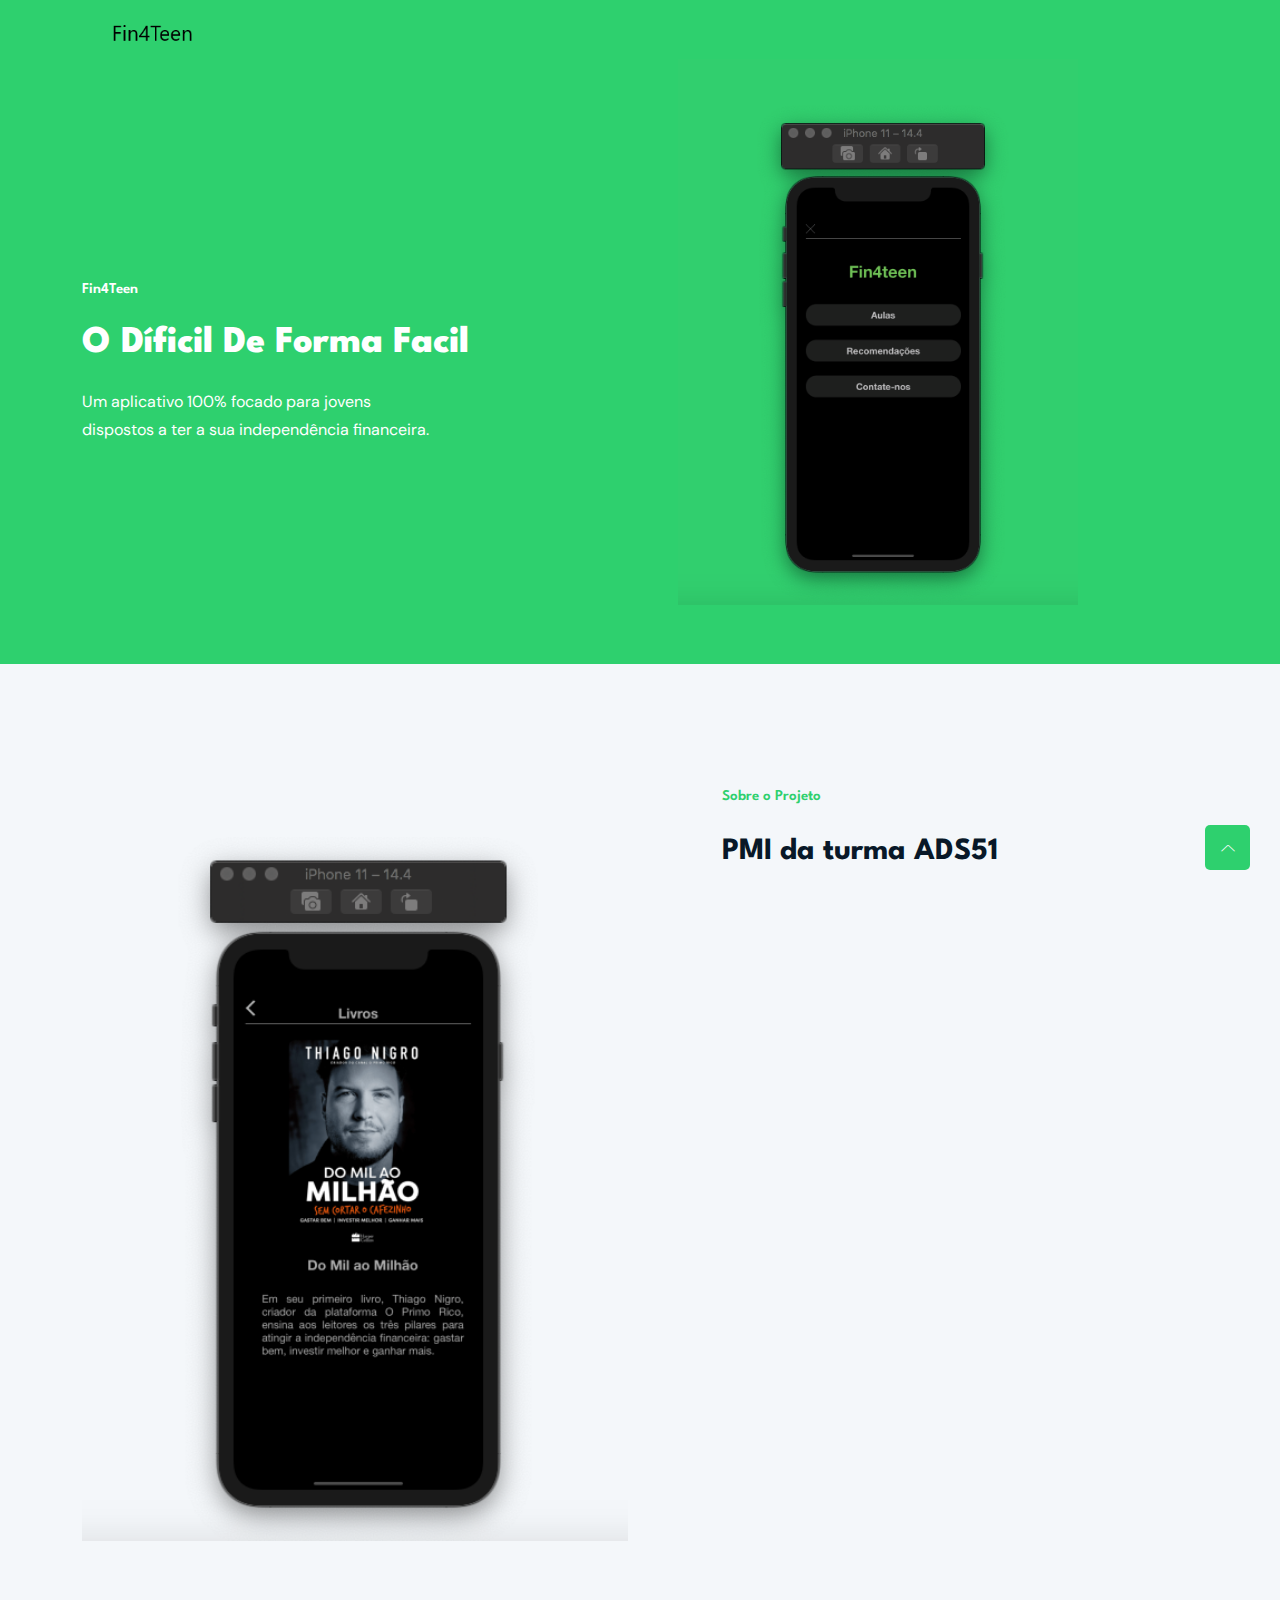
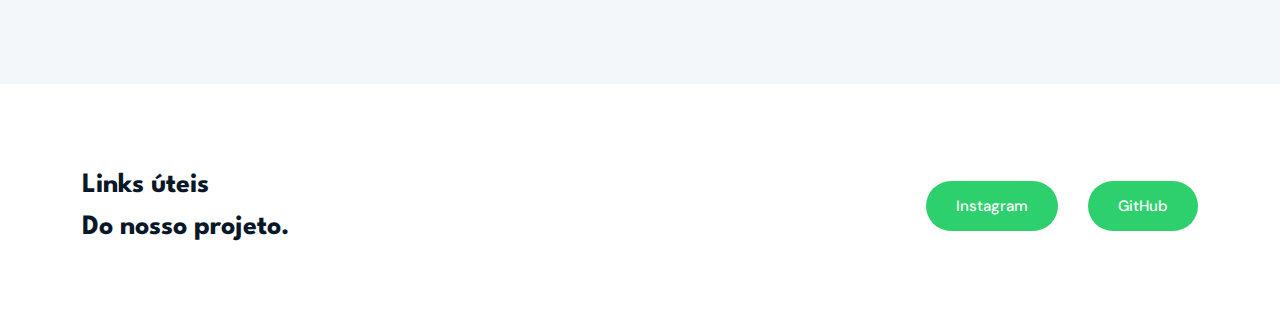
==== commit 12368232: "changed icon" ====
--- a/index.html
+++ b/index.html
@@ -20,13 +20,6 @@
 </head>
 
 <body>
-    <!--[if lte IE 9]>
-      <p class="browserupgrade">
-        You are using an <strong>outdated</strong> browser. Please
-        <a href="https://browsehappy.com/">upgrade your browser</a> to improve
-        your experience and security.
-      </p>
-    <![endif]-->
 
     <!-- Preloader -->
     <div class="preloader">
@@ -45,59 +38,13 @@
             <div class="row align-items-center">
                 <div class="col-lg-12">
                     <div class="nav-inner">
+
                         <!-- Start Navbar -->
                         <nav class="navbar navbar-expand-lg">
                             <a class="navbar-brand" href="index.html">
-                                <img src="assets/images/logo/logofin.png" alt="Logo">
+                                <img src="assets/images/logo/logo.png" alt="Logo">
                             </a>
-                            <!-- <button class="navbar-toggler mobile-menu-btn" type="button" data-bs-toggle="collapse"
-                                data-bs-target="#navbarSupportedContent" aria-controls="navbarSupportedContent"
-                                aria-expanded="false" aria-label="Toggle navigation">
-                                <span class="toggler-icon"></span>
-                                <span class="toggler-icon"></span>
-                                <span class="toggler-icon"></span>
-                            </button>
-                            <div class="collapse navbar-collapse sub-menu-bar" id="navbarSupportedContent">
-                                <ul id="nav" class="navbar-nav ms-auto">
-                                    <li class="nav-item">
-                                        <a href="index.html" class="active" aria-label="Toggle navigation">Home</a>
-                                    </li>
-                                    <li class="nav-item">
-                                        <a href="about-us.html" aria-label="Toggle navigation">About</a>
-                                    </li>
-                                    <li class="nav-item">
-                                        <a class="dd-menu collapsed" href="javascript:void(0)" data-bs-toggle="collapse"
-                                            data-bs-target="#submenu-1-1" aria-controls="navbarSupportedContent"
-                                            aria-expanded="false" aria-label="Toggle navigation">Pages</a>
-                                        <ul class="sub-menu collapse" id="submenu-1-1">
-                                            <li class="nav-item"><a href="about-us.html">About Us</a></li>
-                                            <li class="nav-item"><a href="pricing.html">Our Pricing</a></li>
-                                            <li class="nav-item"><a href="signin.html">Sign In</a></li>
-                                            <li class="nav-item"><a href="signup.html">Sign Up</a></li>
-                                            <li class="nav-item"><a href="reset-password.html">Reset Password</a>
-                                            <li class="nav-item"><a href="mail-success.html">Mail Success</a></li>
-                                            <li class="nav-item"><a href="404.html">404 Error</a></li>
-                                        </ul>
-                                    </li>
-                                    <li class="nav-item">
-                                        <a class="dd-menu collapsed" href="javascript:void(0)" data-bs-toggle="collapse"
-                                            data-bs-target="#submenu-1-2" aria-controls="navbarSupportedContent"
-                                            aria-expanded="false" aria-label="Toggle navigation">Blog</a>
-                                        <ul class="sub-menu collapse" id="submenu-1-2">
-                                            <li class="nav-item"><a href="blog-grid.html">Blog Grid</a>
-                                            </li>
-                                            <li class="nav-item"><a href="blog-single.html">Blog Single</a></li>
-                                        </ul>
-                                    </li>
-                                    <li class="nav-item">
-                                        <a href="contact.html" aria-label="Toggle navigation">Contact</a>
-                                    </li>
-                                </ul>
-                            </div> <!-- navbar collapse -->
-                            <!-- <div class="button home-btn">
-                                <a href="signup.html" class="btn">Try for free</a>
-                            </div> -->
-                        <!-- </nav> -->
+                       
                         <!-- End Navbar -->
                     </div>
                 </div>
@@ -165,16 +112,19 @@
                         <!-- Start Single Feature -->
                         <div class="single-feature wow fadeInUp" data-wow-delay="0.8s">
                             <div class="f-icon">
-                                <i class="lni lni-vector"></i>
+                                <i class="lni lni-coin"></i>
                             </div>
                             <h4>Proposta de valor</h4>
                             <p>Um Aplicativo para uma
                                 excelente Educação
                                 Financeira.
-                                Com o Fin4teen aprenda por meio de vídeos, livros, 
+                                <br>
+                                Com o Fin4teen aprenda por meio de videoaulas, recomendações de livros, 
                                 filmes e séries.
+                                <br>
                                 Utilizando a nossa biblioteca você ira aprender do básico, tudo
                                 sobre dinheiro, finanças e mercado financeiro.
+                                <br>
                                 Com foco em Adolescentes de 12 à 18anos.
                                 Disponível inicialmente apenas para iOS.</p>
                         </div>
@@ -195,9 +145,7 @@
                         <div class="text">
                             <h2>Links úteis<br> Do nosso projeto.
                             </h2>
-                            <!-- <p style="display: block;margin-top: 10px;">Please, purchase full version of the template to
-                                get all pages,
-                                features and commercial license. </p> -->
+                           
                         </div>
                     </div>
                     <div class="col-lg-6 col-md-5 col-12">
@@ -229,57 +177,7 @@
     <script src="assets/js/glightbox.min.js"></script>
     <script src="assets/js/count-up.min.js"></script>
     <script src="assets/js/main.js"></script>
-    <script>
-
-        //========= testimonial 
-        tns({
-            container: '.testimonial-slider',
-            items: 3,
-            slideBy: 'page',
-            autoplay: false,
-            mouseDrag: true,
-            gutter: 0,
-            nav: true,
-            controls: false,
-            responsive: {
-                0: {
-                    items: 1,
-                },
-                540: {
-                    items: 1,
-                },
-                768: {
-                    items: 2,
-                },
-                992: {
-                    items: 2,
-                },
-                1170: {
-                    items: 3,
-                }
-            }
-        });
-
-        //====== counter up 
-        var cu = new counterUp({
-            start: 0,
-            duration: 2000,
-            intvalues: true,
-            interval: 100,
-            append: " ",
-        });
-        cu.start();
-
-        //========= glightbox
-        GLightbox({
-            'href': 'https://www.youtube.com/watch?v=r44RKWyfcFw&fbclid=IwAR21beSJORalzmzokxDRcGfkZA1AtRTE__l5N4r09HcGS5Y6vOluyouM9EM',
-            'type': 'video',
-            'source': 'youtube', //vimeo, youtube or local
-            'width': 900,
-            'autoplayVideos': true,
-        });
-
-    </script>
+   
 </body>
 
 </html>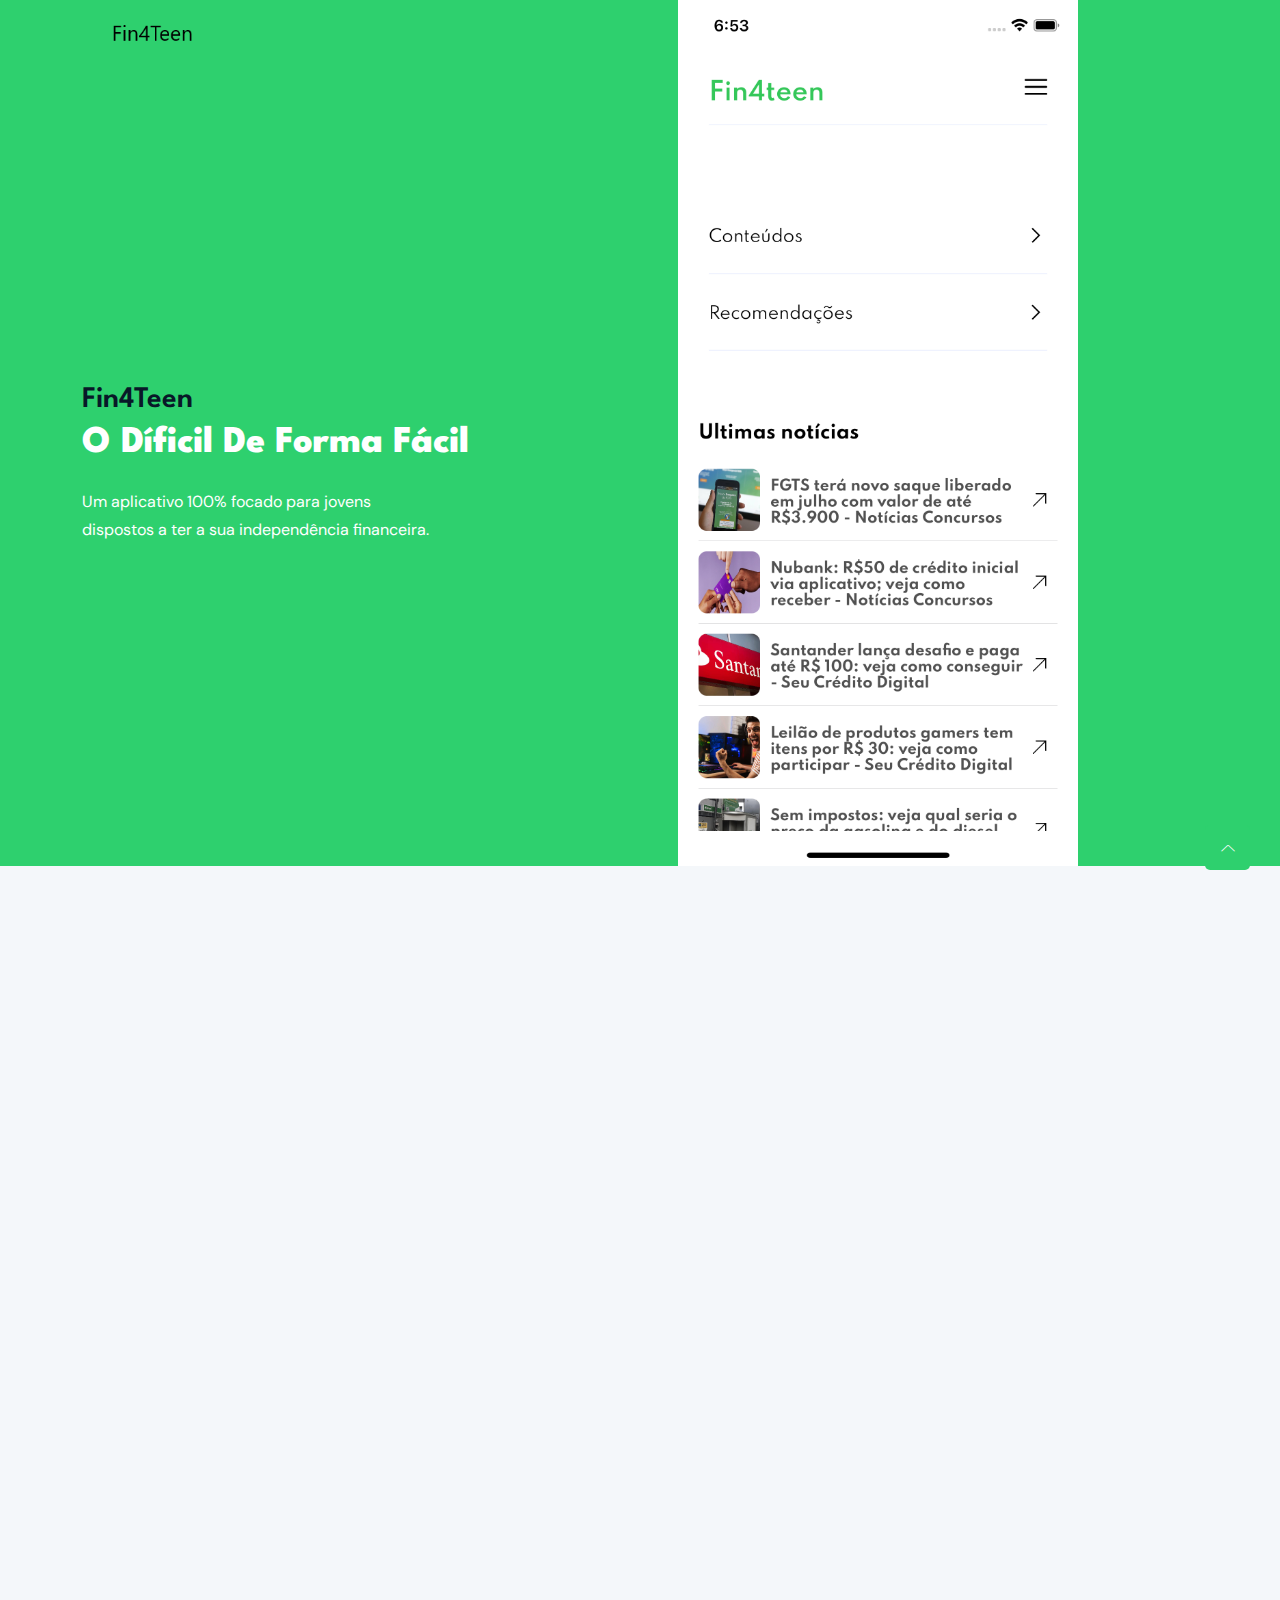
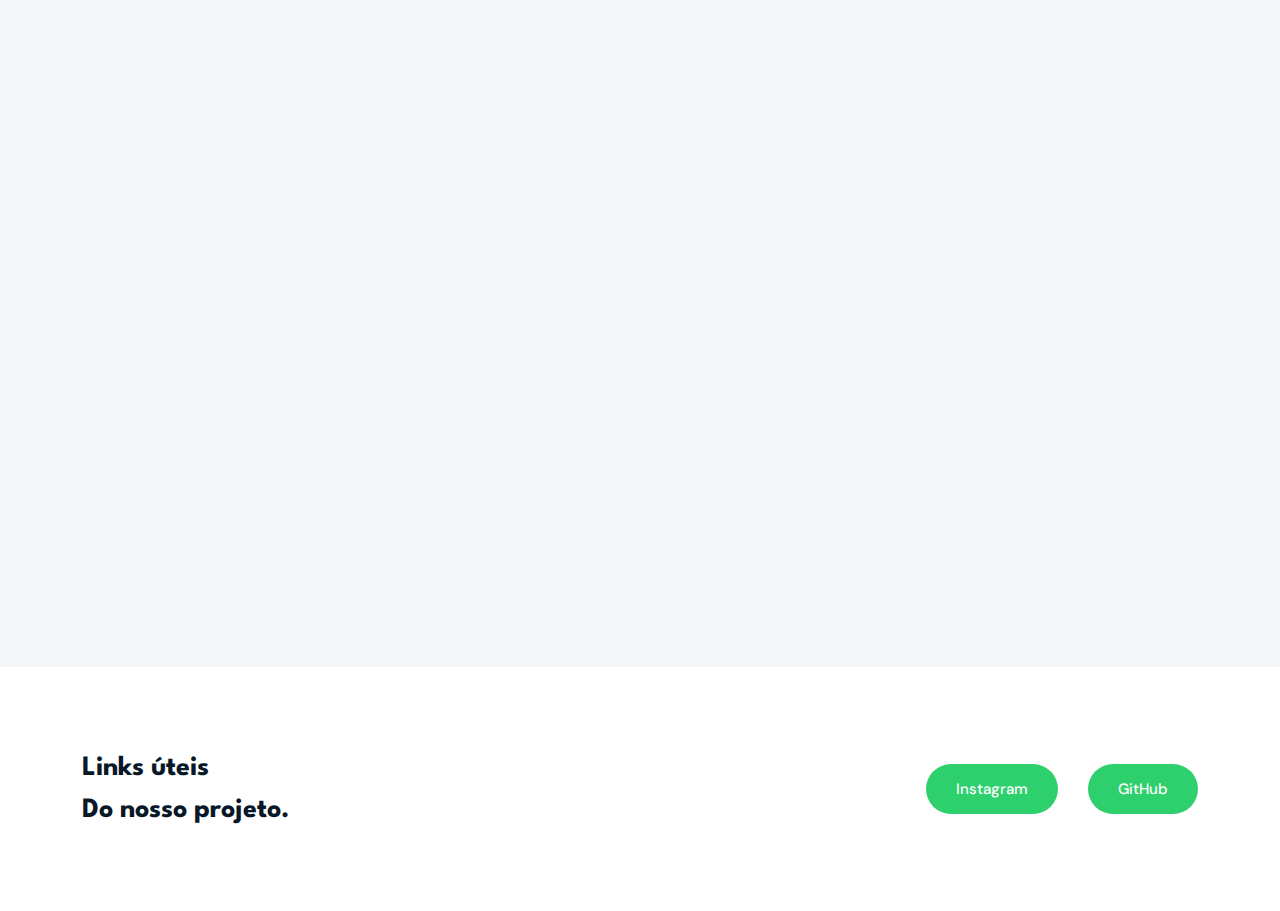
==== commit 88d4e8ca: "changed screenshots app" ====
--- a/index.html
+++ b/index.html
@@ -59,8 +59,8 @@
             <div class="row align-items-center">
                 <div class="col-lg-5 col-md-12 col-12">
                     <div class="hero-content">
-                        <h4>Fin4Teen</h4>
-                        <h1>O díficil de forma facil</h1>
+                        <h3>Fin4Teen</h3>
+                        <h1>O díficil de forma fácil</h1>
                         <p>Um aplicativo 100% focado para jovens<br>dispostos a ter a sua independência financeira.
                         </p>
                     </div>
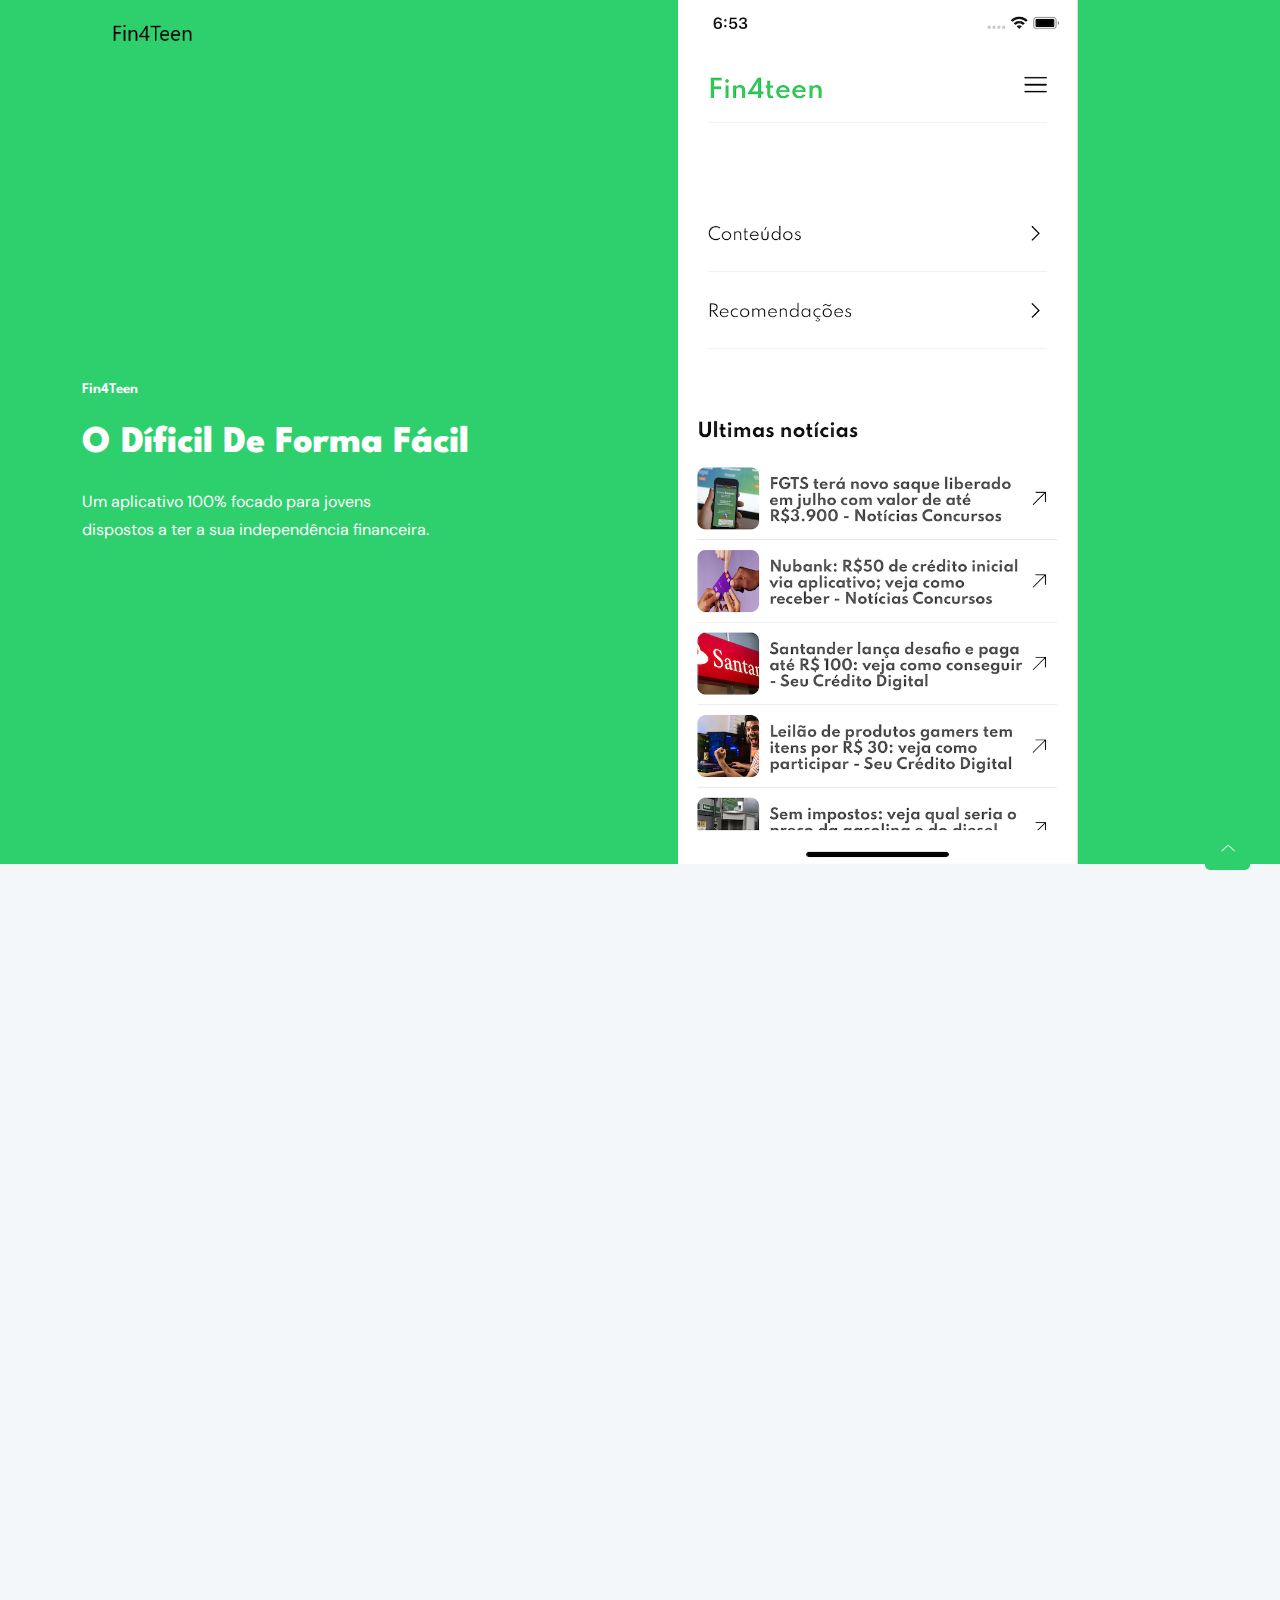
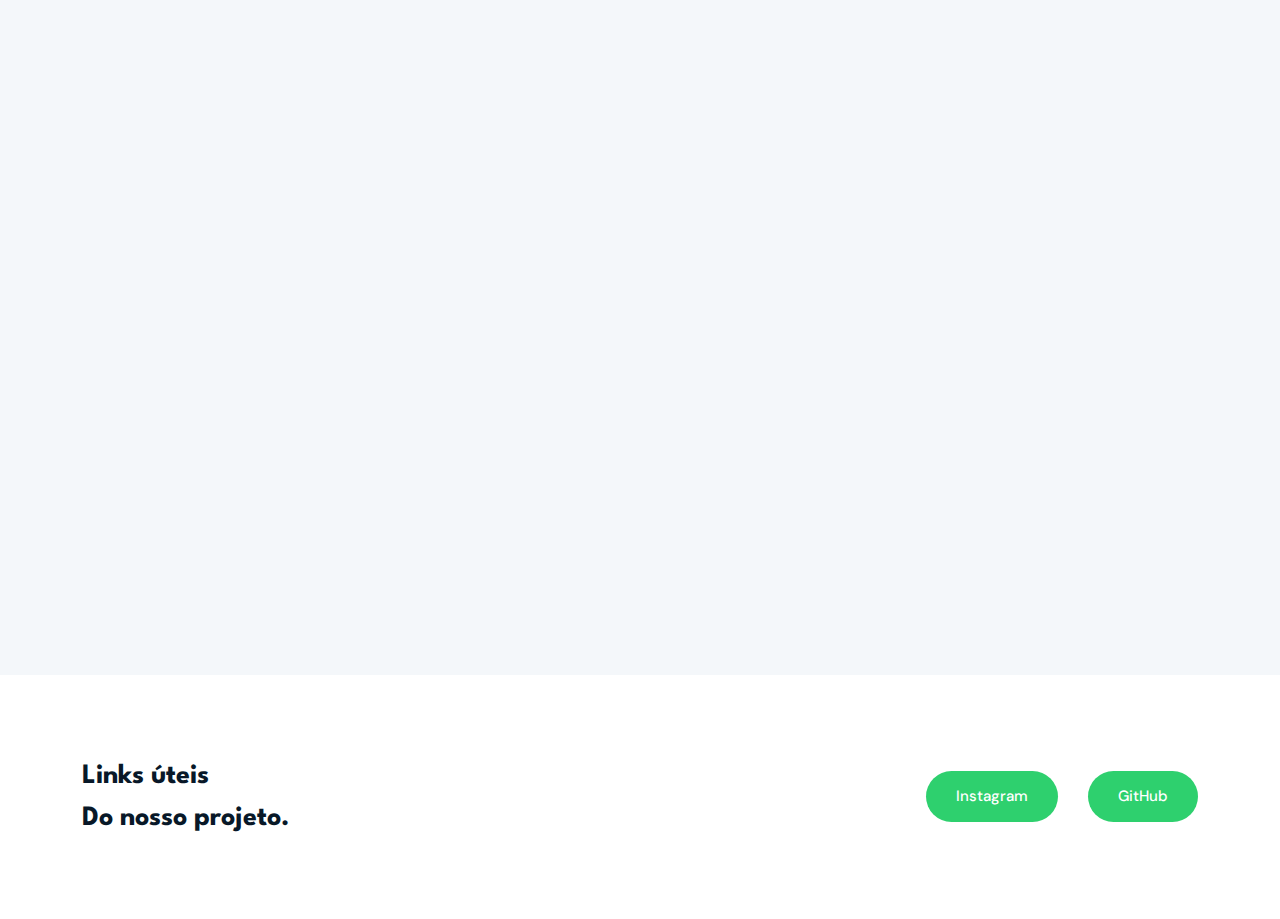
==== commit da8eb5cb: "changed screenshots app" ====
--- a/index.html
+++ b/index.html
@@ -59,7 +59,7 @@
             <div class="row align-items-center">
                 <div class="col-lg-5 col-md-12 col-12">
                     <div class="hero-content">
-                        <h3>Fin4Teen</h3>
+                        <h4>Fin4Teen</h4>
                         <h1>O díficil de forma fácil</h1>
                         <p>Um aplicativo 100% focado para jovens<br>dispostos a ter a sua independência financeira.
                         </p>
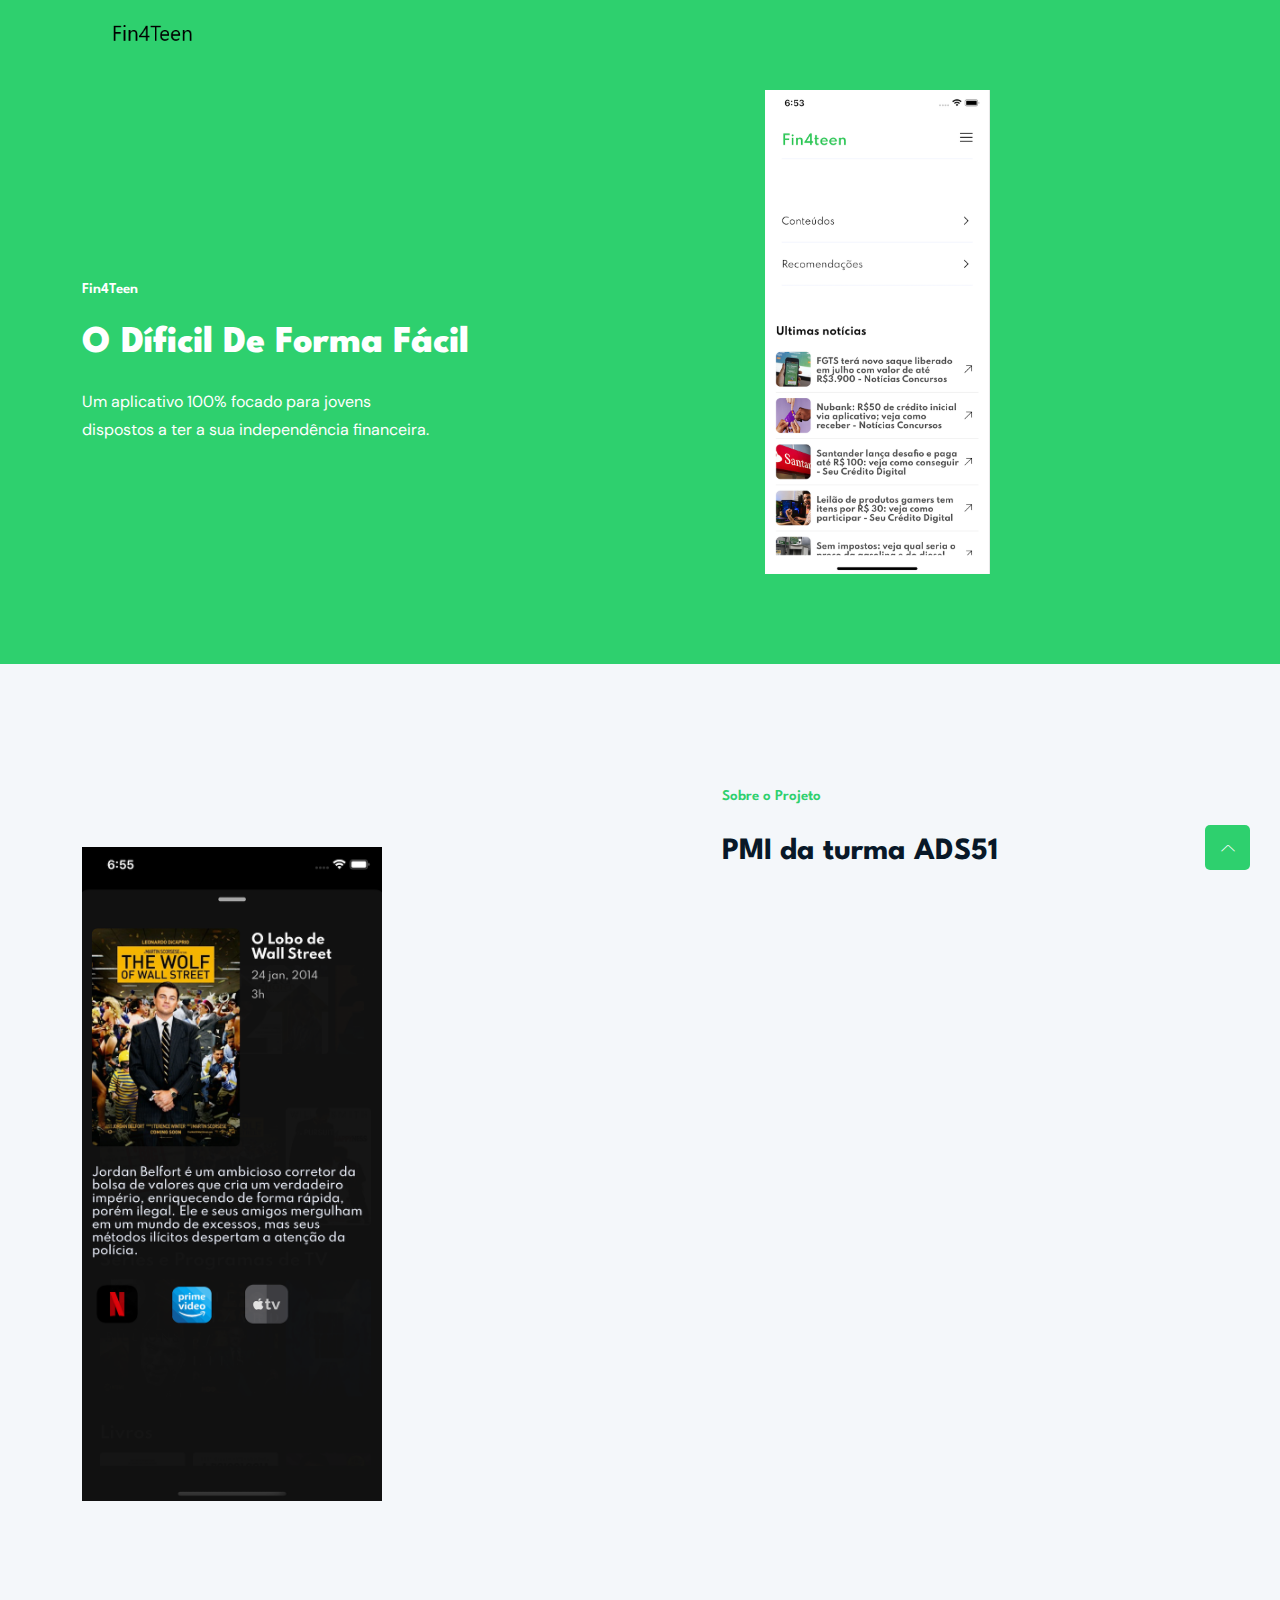
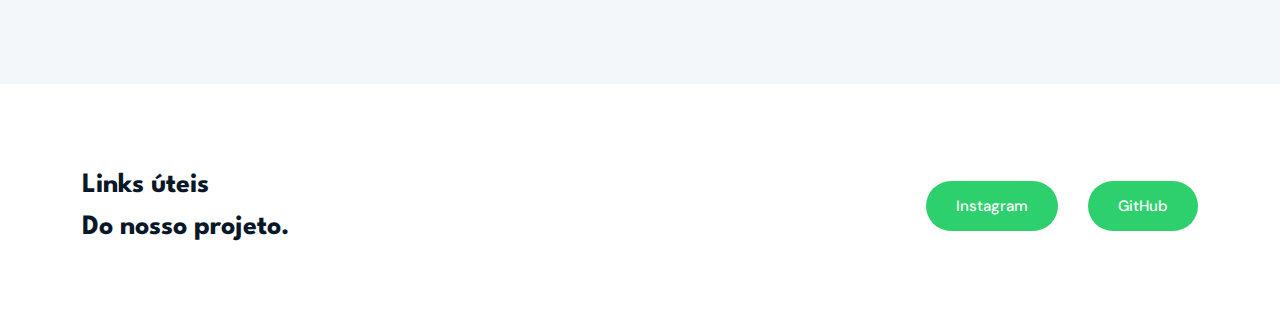
==== commit cd51f0e7: "alteracao tamanho imagens" ====
--- a/index.html
+++ b/index.html
@@ -67,7 +67,7 @@
                 </div>
                 <div class="col-lg-7 col-12">
                     <div class="hero-image wow fadeInRight" data-wow-delay=".4s">
-                        <img class="main-image" src="assets/images/features/tela2.png" alt="#">
+                        <img class ="imagem1" src="assets/images/features/tela2.png"  alt="#">
                     </div>
                 </div>
             </div>
@@ -81,7 +81,7 @@
             <div class="row align-items-center">
                 <div class="col-lg-6 col-12">
                     <div class="image wow fadeInLeft" data-wow-delay=".3s">
-                        <img src="assets/images/features/tela4.png" alt="#">
+                        <img  class ="imagem2" src="assets/images/features/tela4.png" alt="#">
                     </div>
                 </div>
                 <div class="col-lg-6 col-12">
--- a/assets/css/main.css
+++ b/assets/css/main.css
@@ -2200,7 +2200,7 @@
 }
 
 .hero-area .hero-image img {
-  width: 400px;
+  width: 300px;
 }
 
 /*======================================
@@ -2633,3 +2633,13 @@
 .footer .copyright-area p a:hover {
   color: #2ed06e;
 }
+
+.imagem1{
+  width: 300px !important;
+  max-width: 35% !important;
+}
+
+.imagem2{
+  width: 300px !important;
+
+}